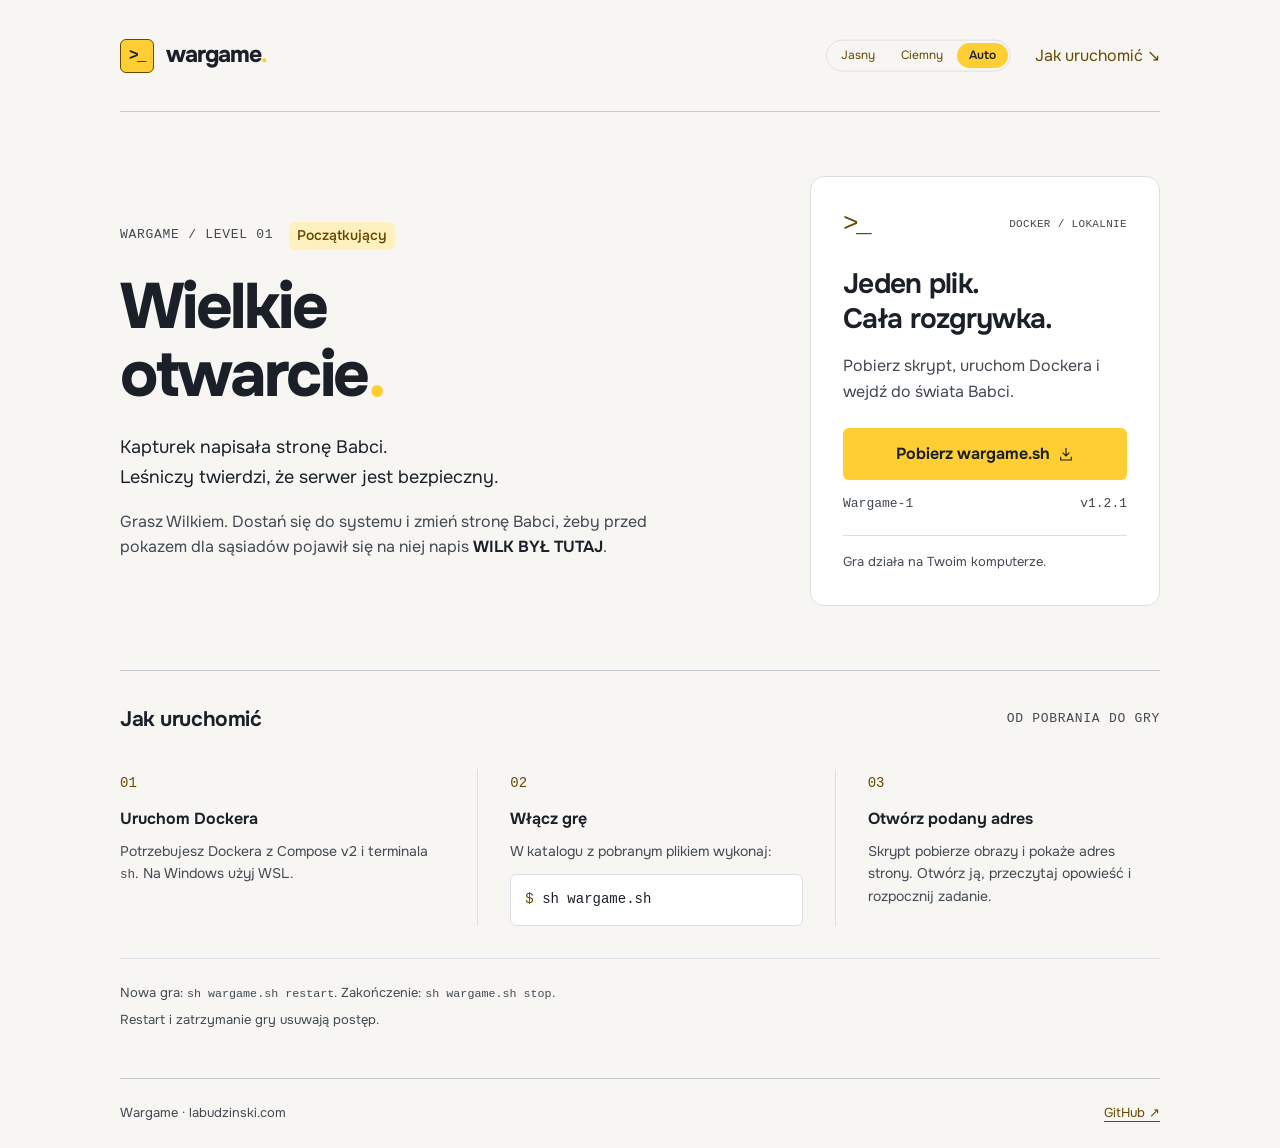
==== index.html @ e75f5e96 "level 1" ====
<!doctype html>
<html lang="pl" data-brand="labudzinski" data-theme="light">
  <head>
    <meta charset="utf-8">
    <meta name="viewport" content="width=device-width, initial-scale=1">
    <meta name="description" content="Wargame-1: Wielkie otwarcie. Zagraj Wilkiem, dostań się do serwera i zmień stronę Babci. Pobierz plik i uruchom grę lokalnie w Dockerze.">
    <meta http-equiv="Content-Security-Policy" content="default-src 'none'; script-src 'self'; style-src 'self'; font-src 'self'; img-src 'self'; base-uri 'none'; form-action 'none'">
    <meta name="color-scheme" content="light dark">
    <meta property="og:title" content="Wargame — Wielkie otwarcie">
    <meta property="og:description" content="Kapturek wdrożyła. Leśniczy sprawdził. Teraz Twoja kolej: grasz Wilkiem.">
    <meta property="og:type" content="website">
    <meta property="og:url" content="https://wargame.labudzinski.com/">
    <title>Wargame — Wielkie otwarcie</title>
    <link rel="canonical" href="https://wargame.labudzinski.com/">
    <link rel="icon" href="./assets/favicon.svg" type="image/svg+xml">
    <link rel="preload" href="./assets/fonts/onest-latin-wght-normal.woff2" as="font" type="font/woff2" crossorigin>
    <script src="./assets/theme.js"></script>
    <link rel="stylesheet" href="./assets/design-system/tokens.css">
    <link rel="stylesheet" href="./assets/design-system/components.css">
    <link rel="stylesheet" href="./assets/design-system/source-controls.css">
    <link rel="stylesheet" href="./assets/design-system/focus.css">
    <link rel="stylesheet" href="./assets/site.css">
  </head>
  <body>
    <a class="skip-link" href="#level-1">Przejdź do zadania</a>
    <header class="site-header ds-container">
      <a class="brand" href="./" aria-label="Wargame — strona główna">
        <span class="brand-mark" aria-hidden="true">&gt;_</span>
        <span>wargame<span class="brand-dot">.</span></span>
      </a>
      <div class="header-actions">
        <div class="ds-theme-switcher" role="group" aria-label="Motyw strony" data-ds-theme-switcher data-ds-theme-storage="wargame-theme" hidden>
          <button type="button" data-theme-choice="light" aria-pressed="true"><span>Jasny</span></button>
          <button type="button" data-theme-choice="dark" aria-pressed="false"><span>Ciemny</span></button>
          <button type="button" data-theme-choice="auto" aria-pressed="false"><span>Auto</span></button>
        </div>
        <a class="ds-link header-link" href="#uruchomienie">Jak uruchomić <span aria-hidden="true">↘</span></a>
      </div>
    </header>

    <main class="ds-container">
      <section class="level" id="level-1" aria-labelledby="level-title">
        <div class="level-story">
          <div class="level-meta">
            <span class="eyebrow">Wargame / Level 01</span>
            <span class="ds-badge level-badge">Początkujący</span>
          </div>
          <h1 id="level-title">Wielkie<br>otwarcie<span class="title-dot">.</span></h1>
          <p class="story-lead">Kapturek napisała stronę Babci.<br>Leśniczy twierdzi, że serwer jest bezpieczny.</p>
          <p class="mission">Grasz Wilkiem. Dostań się do systemu i zmień stronę Babci,
            żeby przed pokazem dla sąsiadów pojawił się na niej napis
            <strong>WILK BYŁ TUTAJ</strong>.</p>
        </div>

        <aside class="download ds-card" aria-labelledby="download-title">
          <div class="download-heading">
            <span class="terminal-mark" aria-hidden="true">&gt;_</span>
            <span class="file-type">DOCKER / LOKALNIE</span>
          </div>
          <h2 id="download-title">Jeden plik.<br>Cała rozgrywka.</h2>
          <p>Pobierz skrypt, uruchom Dockera i wejdź do świata Babci.</p>
          <a class="ds-button ds-button--primary ds-button--lg download-button" href="./wargame.sh" download="wargame.sh">
            Pobierz wargame.sh
            <svg viewBox="0 0 24 24" fill="none" stroke="currentColor" stroke-width="1.7" aria-hidden="true"><path d="M12 3v12m-5-5 5 5 5-5M4 16v5h16v-5"/></svg>
          </a>
          <div class="download-details"><span>Wargame-1</span><span>v1.2.1</span></div>
          <p class="download-note">Gra działa na Twoim komputerze.</p>
        </aside>
      </section>

      <section class="setup" id="uruchomienie" aria-labelledby="setup-title">
        <div class="setup-heading">
          <h2 id="setup-title">Jak uruchomić</h2>
          <span class="eyebrow">Od pobrania do gry</span>
        </div>
        <ol class="steps">
          <li>
            <span class="step-number" aria-hidden="true">01</span>
            <h3>Uruchom Dockera</h3>
            <p>Potrzebujesz Dockera z Compose v2 i terminala <code>sh</code>.
              Na Windows użyj WSL.</p>
          </li>
          <li>
            <span class="step-number" aria-hidden="true">02</span>
            <h3>Włącz grę</h3>
            <p>W katalogu z pobranym plikiem wykonaj:</p>
            <pre aria-label="Polecenie uruchomienia"><code><span class="shell-prompt" aria-hidden="true">$ </span>sh wargame.sh</code></pre>
          </li>
          <li>
            <span class="step-number" aria-hidden="true">03</span>
            <h3>Otwórz podany adres</h3>
            <p>Skrypt pobierze obrazy i pokaże adres strony. Otwórz ją,
              przeczytaj opowieść i rozpocznij zadanie.</p>
          </li>
        </ol>
        <div class="session-help">
          <p>Nowa gra: <code>sh wargame.sh restart</code>. Zakończenie: <code>sh wargame.sh stop</code>.</p>
          <p>Restart i zatrzymanie gry usuwają postęp.</p>
        </div>
      </section>
    </main>

    <footer class="site-footer ds-container">
      <span>Wargame · labudzinski.com</span>
      <a class="ds-link" href="https://github.com/labudzinski/wargame">GitHub <span aria-hidden="true">↗</span></a>
    </footer>
  </body>
</html>
---- assets/design-system/tokens.css ----
/* Generated from tokens/source.json. Do not edit. */
:root {
  --ds-font-sans: Onest, 'Segoe UI', 'Helvetica Neue', Helvetica, Arial, sans-serif;
  --ds-font-mono: 'Cascadia Code', Consolas, 'Liberation Mono', ui-monospace, monospace;
  --ds-space-0: 0;
  --ds-space-1: 4px;
  --ds-space-2: 8px;
  --ds-space-3: 12px;
  --ds-space-4: 16px;
  --ds-space-5: 24px;
  --ds-space-6: 32px;
  --ds-space-7: 48px;
  --ds-space-8: 64px;
  --ds-space-9: 96px;
  --ds-radius-sm: 6px;
  --ds-radius-md: 10px;
  --ds-radius-lg: 14px;
  --ds-radius-full: 999px;
  --ds-text-xs: 0.8125rem;
  --ds-text-sm: 0.875rem;
  --ds-text-md: 1rem;
  --ds-text-lg: 1.125rem;
  --ds-text-xl: 1.3125rem;
  --ds-text-2xl: 1.75rem;
  --ds-text-3xl: 2.5rem;
  --ds-text-display: clamp(2.5rem, 5vw, 4rem);
  --ds-leading-tight: 1.15;
  --ds-leading-body: 1.6;
  --ds-tracking-title: -0.035em;
  --ds-motion-fast: 100ms;
  --ds-motion-base: 180ms;
  --ds-motion-slow: 280ms;
  --ds-ease: cubic-bezier(0.25, 0.1, 0.25, 1);
  --ds-control-height: 44px;
  --ds-control-height-sm: 44px;
  --ds-control-height-lg: 52px;
  --ds-measure-text: 68ch;
  --ds-measure-page: 1040px;
  --ds-measure-console: 1600px;
  --ds-measure-form: 440px;
  --ds-z-sticky: 10;
  --ds-z-overlay: 30;
  --ds-z-toast: 50;
  --ds-border-width: 1px;
  --ds-z-floating: 100;
  --ds-focus-width: 3px;
  --ds-focus-offset: -4px;
  --ds-accent: #245b86;
  --ds-accent-hover: #194467;
  --ds-accent-ink: #ffffff;
  --ds-accent-text: #144b76;
  --ds-accent-soft: #e5f0f8;
  --ds-segment-fill: #1b4f72;
  --ds-segment-ink: #ffffff;
}
:root, [data-theme="light"] {
  --ds-bg: #f7f6f3;
  --ds-surface: #ffffff;
  --ds-surface-raised: #eeede9;
  --ds-surface-sunken: #e8e7e2;
  --ds-surface-hover: #e2e4e8;
  --ds-text: #1b2028;
  --ds-text-secondary: #434952;
  --ds-text-tertiary: #424952;
  --ds-border: #c5c9d0;
  --ds-border-soft: #dce0e5;
  --ds-border-control: #78808e;
  --ds-success: #185944;
  --ds-success-bg: #e4f3ec;
  --ds-warning: #6f4806;
  --ds-warning-bg: #fff0d1;
  --ds-danger: #961f1f;
  --ds-danger-bg: #fbe9e7;
  --ds-info: #1b527d;
  --ds-info-bg: #e7f0f8;
  --ds-shadow-sm: 0 2px 8px rgb(20 24 31 / 6%);
  --ds-shadow-lg: 0 22px 48px rgb(20 24 31 / 16%);
}
[data-brand="neutral"] {
  --ds-accent: #245b86;
  --ds-accent-hover: #194467;
  --ds-accent-ink: #ffffff;
  --ds-accent-text: #144b76;
  --ds-accent-soft: #e5f0f8;
  --ds-segment-fill: #1b4f72;
  --ds-segment-ink: #ffffff;
}
[data-brand="labudzinski"] {
  --ds-accent: #993800;
  --ds-accent-hover: #873800;
  --ds-accent-ink: #ffffff;
  --ds-accent-text: #872600;
  --ds-accent-soft: #ffeadb;
  --ds-segment-fill: #ff7900;
  --ds-segment-ink: #0e1116;
}
[data-brand="lemric"] {
  --ds-accent: #245b86;
  --ds-accent-hover: #194467;
  --ds-accent-ink: #ffffff;
  --ds-accent-text: #144b76;
  --ds-accent-soft: #e5f0f8;
  --ds-segment-fill: #1b4f72;
  --ds-segment-ink: #ffffff;
}
[data-brand="brandoriented"] {
  --ds-accent: #245b86;
  --ds-accent-hover: #194467;
  --ds-accent-ink: #ffffff;
  --ds-accent-text: #144b76;
  --ds-accent-soft: #e5f0f8;
  --ds-segment-fill: #1b4f72;
  --ds-segment-ink: #ffffff;
}
[data-brand="kapibara"] {
  --ds-accent: #276044;
  --ds-accent-hover: #1b4832;
  --ds-accent-ink: #ffffff;
  --ds-accent-text: #195236;
  --ds-accent-soft: #e5f2e8;
  --ds-segment-fill: #276044;
  --ds-segment-ink: #ffffff;
}
[data-brand="dataleak"] {
  --ds-accent: #a62623;
  --ds-accent-hover: #8e2422;
  --ds-accent-ink: #ffffff;
  --ds-accent-text: #92120f;
  --ds-accent-soft: #fce8e6;
  --ds-segment-fill: #a62623;
  --ds-segment-ink: #ffffff;
}
[data-theme="dark"] {
  --ds-bg: #14181f;
  --ds-surface: #1c222d;
  --ds-surface-raised: #252c38;
  --ds-surface-sunken: #0e1116;
  --ds-surface-hover: #303848;
  --ds-text: #f4f2ee;
  --ds-text-secondary: #cfc9c1;
  --ds-text-tertiary: #cfc9c1;
  --ds-border: #3a4453;
  --ds-border-soft: #2e3642;
  --ds-border-control: #7c8594;
  --ds-success: #78c7b1;
  --ds-success-bg: #192f2b;
  --ds-warning: #f2bf68;
  --ds-warning-bg: #352b1c;
  --ds-danger: #ff9b92;
  --ds-danger-bg: #3b2327;
  --ds-info: #96c5eb;
  --ds-info-bg: #1d2d40;
  --ds-shadow-sm: 0 2px 8px rgb(0 0 0 / 18%);
  --ds-shadow-lg: 0 22px 48px rgb(0 0 0 / 45%);
  --ds-accent: #7eb6db;
  --ds-accent-hover: #a1cdea;
  --ds-accent-ink: #0b1a28;
  --ds-accent-text: #98d0f5;
  --ds-accent-soft: #1e3041;
  --ds-segment-fill: #1b4f72;
  --ds-segment-ink: #ffffff;
}
[data-theme="dark"][data-brand="neutral"], [data-theme="dark"] [data-brand="neutral"] {
  --ds-accent: #7eb6db;
  --ds-accent-hover: #a1cdea;
  --ds-accent-ink: #0b1a28;
  --ds-accent-text: #98d0f5;
  --ds-accent-soft: #1e3041;
  --ds-segment-fill: #1b4f72;
  --ds-segment-ink: #ffffff;
}
[data-theme="dark"][data-brand="labudzinski"], [data-theme="dark"] [data-brand="labudzinski"] {
  --ds-accent: #ff9a4a;
  --ds-accent-hover: #ffb77e;
  --ds-accent-ink: #211306;
  --ds-accent-text: #ffbd6d;
  --ds-accent-soft: #35281f;
  --ds-segment-fill: #ff7900;
  --ds-segment-ink: #0e1116;
}
[data-theme="dark"][data-brand="lemric"], [data-theme="dark"] [data-brand="lemric"] {
  --ds-accent: #7eb6db;
  --ds-accent-hover: #a1cdea;
  --ds-accent-ink: #0b1a28;
  --ds-accent-text: #98d0f5;
  --ds-accent-soft: #1e3041;
  --ds-segment-fill: #1b4f72;
  --ds-segment-ink: #ffffff;
}
[data-theme="dark"][data-brand="brandoriented"], [data-theme="dark"] [data-brand="brandoriented"] {
  --ds-accent: #7eb6db;
  --ds-accent-hover: #a1cdea;
  --ds-accent-ink: #0b1a28;
  --ds-accent-text: #98d0f5;
  --ds-accent-soft: #1e3041;
  --ds-segment-fill: #1b4f72;
  --ds-segment-ink: #ffffff;
}
[data-theme="dark"][data-brand="kapibara"], [data-theme="dark"] [data-brand="kapibara"] {
  --ds-accent: #7ebf97;
  --ds-accent-hover: #a4d6b6;
  --ds-accent-ink: #10251a;
  --ds-accent-text: #97d8b0;
  --ds-accent-soft: #20342b;
  --ds-segment-fill: #276044;
  --ds-segment-ink: #ffffff;
}
[data-theme="dark"][data-brand="dataleak"], [data-theme="dark"] [data-brand="dataleak"] {
  --ds-accent: #ff7a74;
  --ds-accent-hover: #ff9990;
  --ds-accent-ink: #24110f;
  --ds-accent-text: #ffb8af;
  --ds-accent-soft: #3b2327;
  --ds-segment-fill: #ff7a74;
  --ds-segment-ink: #24110f;
}
@media (prefers-color-scheme: dark) {
[data-theme="auto"] {
  --ds-bg: #14181f;
  --ds-surface: #1c222d;
  --ds-surface-raised: #252c38;
  --ds-surface-sunken: #0e1116;
  --ds-surface-hover: #303848;
  --ds-text: #f4f2ee;
  --ds-text-secondary: #cfc9c1;
  --ds-text-tertiary: #cfc9c1;
  --ds-border: #3a4453;
  --ds-border-soft: #2e3642;
  --ds-border-control: #7c8594;
  --ds-success: #78c7b1;
  --ds-success-bg: #192f2b;
  --ds-warning: #f2bf68;
  --ds-warning-bg: #352b1c;
  --ds-danger: #ff9b92;
  --ds-danger-bg: #3b2327;
  --ds-info: #96c5eb;
  --ds-info-bg: #1d2d40;
  --ds-shadow-sm: 0 2px 8px rgb(0 0 0 / 18%);
  --ds-shadow-lg: 0 22px 48px rgb(0 0 0 / 45%);
  --ds-accent: #7eb6db;
  --ds-accent-hover: #a1cdea;
  --ds-accent-ink: #0b1a28;
  --ds-accent-text: #98d0f5;
  --ds-accent-soft: #1e3041;
  --ds-segment-fill: #1b4f72;
  --ds-segment-ink: #ffffff;
}
[data-theme="auto"][data-brand="neutral"], [data-theme="auto"] [data-brand="neutral"] {
  --ds-accent: #7eb6db;
  --ds-accent-hover: #a1cdea;
  --ds-accent-ink: #0b1a28;
  --ds-accent-text: #98d0f5;
  --ds-accent-soft: #1e3041;
  --ds-segment-fill: #1b4f72;
  --ds-segment-ink: #ffffff;
}
[data-theme="auto"][data-brand="labudzinski"], [data-theme="auto"] [data-brand="labudzinski"] {
  --ds-accent: #ff9a4a;
  --ds-accent-hover: #ffb77e;
  --ds-accent-ink: #211306;
  --ds-accent-text: #ffbd6d;
  --ds-accent-soft: #35281f;
  --ds-segment-fill: #ff7900;
  --ds-segment-ink: #0e1116;
}
[data-theme="auto"][data-brand="lemric"], [data-theme="auto"] [data-brand="lemric"] {
  --ds-accent: #7eb6db;
  --ds-accent-hover: #a1cdea;
  --ds-accent-ink: #0b1a28;
  --ds-accent-text: #98d0f5;
  --ds-accent-soft: #1e3041;
  --ds-segment-fill: #1b4f72;
  --ds-segment-ink: #ffffff;
}
[data-theme="auto"][data-brand="brandoriented"], [data-theme="auto"] [data-brand="brandoriented"] {
  --ds-accent: #7eb6db;
  --ds-accent-hover: #a1cdea;
  --ds-accent-ink: #0b1a28;
  --ds-accent-text: #98d0f5;
  --ds-accent-soft: #1e3041;
  --ds-segment-fill: #1b4f72;
  --ds-segment-ink: #ffffff;
}
[data-theme="auto"][data-brand="kapibara"], [data-theme="auto"] [data-brand="kapibara"] {
  --ds-accent: #7ebf97;
  --ds-accent-hover: #a4d6b6;
  --ds-accent-ink: #10251a;
  --ds-accent-text: #97d8b0;
  --ds-accent-soft: #20342b;
  --ds-segment-fill: #276044;
  --ds-segment-ink: #ffffff;
}
[data-theme="auto"][data-brand="dataleak"], [data-theme="auto"] [data-brand="dataleak"] {
  --ds-accent: #ff7a74;
  --ds-accent-hover: #ff9990;
  --ds-accent-ink: #24110f;
  --ds-accent-text: #ffb8af;
  --ds-accent-soft: #3b2327;
  --ds-segment-fill: #ff7a74;
  --ds-segment-ink: #24110f;
}
}
[data-theme="light"] { color-scheme: light; }
[data-theme="dark"] { color-scheme: dark; }
[data-theme="auto"] { color-scheme: light dark; }
---- assets/design-system/components.css ----
/* Opt-in components. No global reset or application styles. */
.ds-button,
.ds-input,
.ds-card,
.ds-alert,
.ds-badge,
.ds-tabs,
.ds-table,
.ds-dialog,
.ds-toast,
.ds-choice,
.ds-accordion,
.ds-empty,
.ds-tooltip,
.ds-field {
  box-sizing: border-box;
  font-family: var(--ds-font-sans);
}
.ds-button {
  display: inline-flex;
  align-items: center;
  justify-content: center;
  gap: var(--ds-space-2);
  min-height: var(--ds-control-height);
  min-width: var(--ds-control-height);
  padding: 0 var(--ds-space-4);
  border: 1px solid transparent;
  border-radius: var(--ds-radius-sm);
  font-size: var(--ds-text-sm);
  font-weight: 650;
  line-height: 1.3;
  text-decoration: none;
  cursor: pointer;
  transition: border-color var(--ds-motion-fast) var(--ds-ease);
}
.ds-button svg {
  width: 16px;
  height: 16px;
  flex-shrink: 0;
}
.ds-button--primary {
  background: var(--ds-accent);
  color: var(--ds-accent-ink);
}
.ds-button--primary:hover:not(:disabled) {
  background: var(--ds-accent-hover);
}
.ds-button--secondary {
  background: var(--ds-surface);
  border-color: var(--ds-border-control);
  color: var(--ds-text);
}
.ds-button--secondary:hover:not(:disabled),
.ds-button--ghost:hover:not(:disabled) {
  background: var(--ds-surface-hover);
}
.ds-button--ghost {
  color: var(--ds-text-secondary);
  background: transparent;
}
.ds-button--danger {
  background: var(--ds-danger-bg);
  border-color: var(--ds-danger);
  color: var(--ds-danger);
}
.ds-button--danger:hover:not(:disabled) {
  background: var(--ds-danger);
  color: var(--ds-bg);
}
.ds-button--sm {
  min-height: var(--ds-control-height-sm);
  padding-inline: var(--ds-space-3);
  font-size: var(--ds-text-xs);
}
.ds-button--lg {
  min-height: var(--ds-control-height-lg);
  padding-inline: var(--ds-space-5);
  font-size: var(--ds-text-md);
}
.ds-button:disabled,
.ds-input:disabled,
.ds-choice:has(input:disabled) {
  opacity: 0.48;
  cursor: not-allowed;
}
.ds-icon-button {
  width: var(--ds-control-height);
  padding: 0;
}
.ds-icon-button > span {
  display: inline-flex;
}
.ds-icon-button.ds-button--sm {
  width: var(--ds-control-height-sm);
}
.ds-icon-button.ds-button--lg {
  width: var(--ds-control-height-lg);
}
.ds-link {
  color: var(--ds-accent-text);
  text-underline-offset: 4px;
  text-decoration-thickness: 1px;
}
.ds-link:hover {
  text-decoration-thickness: 2px;
}
.ds-link[aria-disabled] {
  color: var(--ds-text-tertiary);
  cursor: not-allowed;
}
.ds-field {
  display: flex;
  flex-direction: column;
  gap: var(--ds-space-2);
  min-width: 0;
  color: var(--ds-text);
}
.ds-label {
  color: var(--ds-text);
  font-size: var(--ds-text-sm);
  font-weight: 550;
  line-height: 1.4;
}
.ds-input {
  width: 100%;
  min-height: var(--ds-control-height);
  padding: 11px 12px;
  color: var(--ds-text);
  background: var(--ds-surface);
  border: 1px solid var(--ds-border-control);
  border-radius: var(--ds-radius-sm);
  font-size: var(--ds-text-md);
  line-height: 1.5;
}
.ds-input::placeholder {
  color: var(--ds-text-tertiary);
  opacity: 1;
}
.ds-input:hover:not(:disabled) {
  border-color: var(--ds-text-secondary);
}
.ds-input[aria-invalid='true'] {
  border-color: var(--ds-danger);
}
.ds-input[readonly] {
  background: var(--ds-surface-sunken);
}
.ds-textarea {
  resize: vertical;
  min-height: 104px;
}
.ds-select {
  appearance: auto;
}
.ds-hint,
.ds-error {
  margin: 0;
  font-size: var(--ds-text-xs);
  line-height: 1.5;
}
.ds-hint {
  color: var(--ds-text-secondary);
}
.ds-error {
  color: var(--ds-danger);
}
.ds-choice {
  min-height: var(--ds-control-height);
  min-width: var(--ds-control-height);
  display: inline-flex;
  align-items: center;
  gap: var(--ds-space-2);
  font-size: var(--ds-text-sm);
  color: var(--ds-text);
  cursor: pointer;
  position: relative;
}
.ds-choice input {
  accent-color: var(--ds-accent);
  width: 18px;
  height: 18px;
  flex-shrink: 0;
  margin: 0;
}
.ds-switch input {
  position: absolute;
  width: 36px;
  height: 22px;
  opacity: 0;
}
.ds-switch-track {
  pointer-events: none;
  width: 36px;
  height: 22px;
  border: 1px solid var(--ds-border-control);
  border-radius: var(--ds-radius-full);
  background: var(--ds-surface-raised);
  position: relative;
  transition: background var(--ds-motion-fast);
  flex-shrink: 0;
}
.ds-switch-track::after {
  content: '';
  position: absolute;
  left: 3px;
  top: 3px;
  width: 14px;
  height: 14px;
  border-radius: 50%;
  background: var(--ds-text-secondary);
  transition: transform var(--ds-motion-fast);
}
.ds-switch input:checked + .ds-switch-track {
  background: var(--ds-accent);
  border-color: var(--ds-accent);
}
.ds-switch input:checked + .ds-switch-track::after {
  transform: translateX(14px);
  background: var(--ds-accent-ink);
}
.ds-slider {
  width: 100%;
  min-height: var(--ds-control-height);
  accent-color: var(--ds-accent);
  cursor: pointer;
}
.ds-tone--neutral {
  --ds-tone-fg: var(--ds-text-secondary);
  --ds-tone-bg: var(--ds-surface-raised);
}
.ds-tone--success {
  --ds-tone-fg: var(--ds-success);
  --ds-tone-bg: var(--ds-success-bg);
}
.ds-tone--warning {
  --ds-tone-fg: var(--ds-warning);
  --ds-tone-bg: var(--ds-warning-bg);
}
.ds-tone--danger {
  --ds-tone-fg: var(--ds-danger);
  --ds-tone-bg: var(--ds-danger-bg);
}
.ds-tone--info {
  --ds-tone-fg: var(--ds-info);
  --ds-tone-bg: var(--ds-info-bg);
}
.ds-badge {
  display: inline-flex;
  align-items: center;
  gap: 6px;
  padding: 4px 8px;
  border-radius: var(--ds-radius-sm);
  font-size: 0.875rem;
  line-height: 1.4;
  font-weight: 550;
  background: var(--ds-tone-bg);
  color: var(--ds-tone-fg);
  white-space: normal;
  overflow-wrap: anywhere;
  max-width: 100%;
}
.ds-alert {
  display: flex;
  gap: var(--ds-space-3);
  border: 1px solid var(--ds-tone-fg);
  padding: var(--ds-space-4);
  border-radius: var(--ds-radius-md);
  background: var(--ds-tone-bg);
  color: var(--ds-tone-fg);
  font-size: var(--ds-text-sm);
  line-height: 1.5;
}
.ds-alert-marker {
  display: inline-flex;
  align-items: center;
  justify-content: center;
  width: 18px;
  height: 18px;
  margin-top: 2px;
  border: 1px solid currentColor;
  border-radius: 50%;
  flex-shrink: 0;
  font-size: 0.875rem;
}
.ds-alert strong {
  font-weight: 600;
}
.ds-alert-content {
  margin-top: 4px;
}
.ds-avatar {
  display: inline-flex;
  align-items: center;
  justify-content: center;
  flex-shrink: 0;
  background: var(--ds-accent-soft);
  color: var(--ds-accent-text);
  width: 36px;
  height: 36px;
  border-radius: 50%;
  font: 600 0.875rem var(--ds-font-sans);
  border: 1px solid var(--ds-border);
}
.ds-avatar--sm {
  width: 28px;
  height: 28px;
  font-size: 0.875rem;
}
.ds-avatar--lg {
  width: 48px;
  height: 48px;
  font-size: 1rem;
}
.ds-progress {
  appearance: none;
  border: none;
  width: 100%;
  height: 6px;
  background: var(--ds-surface-raised);
  border-radius: 99px;
  overflow: hidden;
}
.ds-progress::-webkit-progress-bar {
  background: var(--ds-surface-raised);
}
.ds-progress::-webkit-progress-value {
  background: var(--ds-accent);
  border-radius: 99px;
}
.ds-progress::-moz-progress-bar {
  background: var(--ds-accent);
  border-radius: 99px;
}
.ds-spinner {
  display: inline-block;
  width: 16px;
  height: 16px;
  border: 2px solid currentColor;
  border-right-color: transparent;
  border-radius: 50%;
  animation: ds-spin 0.8s linear infinite;
  flex-shrink: 0;
}
.ds-spinner-wrap {
  color: var(--ds-accent-text);
  display: inline-flex;
}
@keyframes ds-spin {
  to {
    transform: rotate(360deg);
  }
}
.ds-skeleton {
  min-height: 16px;
  background: var(--ds-surface-raised);
  border-radius: var(--ds-radius-sm);
  animation: ds-pulse 1.6s ease-in-out infinite;
}
@keyframes ds-pulse {
  50% {
    opacity: 0.4;
  }
}
.ds-card {
  background: var(--ds-surface);
  border: 1px solid var(--ds-border-soft);
  border-radius: var(--ds-radius-lg);
  padding: var(--ds-space-5);
  color: var(--ds-text);
}
.ds-stack {
  display: flex;
  min-width: 0;
}
.ds-stack--column {
  flex-direction: column;
}
.ds-stack--row {
  flex-direction: row;
  align-items: center;
  flex-wrap: wrap;
}
.ds-gap-1 {
  gap: var(--ds-space-1);
}
.ds-gap-2 {
  gap: var(--ds-space-2);
}
.ds-gap-3 {
  gap: var(--ds-space-3);
}
.ds-gap-4 {
  gap: var(--ds-space-4);
}
.ds-gap-5 {
  gap: var(--ds-space-5);
}
.ds-gap-6 {
  gap: var(--ds-space-6);
}
.ds-gap-7 {
  gap: var(--ds-space-7);
}
.ds-gap-8 {
  gap: var(--ds-space-8);
}
.ds-grid {
  display: grid;
  grid-template-columns: repeat(auto-fit, minmax(min(100%, 240px), 1fr));
  gap: var(--ds-space-5);
}
.ds-container {
  width: min(100% - 32px, var(--ds-measure-page));
  margin-inline: auto;
}
.ds-separator {
  border: 0;
  height: 1px;
  background: var(--ds-border-soft);
  width: 100%;
  margin-block: var(--ds-space-5);
}
.ds-empty {
  padding: var(--ds-space-7) var(--ds-space-5);
  text-align: center;
  color: var(--ds-text);
}
.ds-empty-icon {
  color: var(--ds-text-secondary);
  margin-bottom: var(--ds-space-4);
}
.ds-empty h3 {
  margin: 0 0 8px;
  font-size: var(--ds-text-lg);
}
.ds-empty p {
  color: var(--ds-text-secondary);
  max-width: 44ch;
  margin: 0 auto 24px;
  font-size: var(--ds-text-sm);
  line-height: 1.6;
}
.ds-tab-list {
  display: flex;
  gap: var(--ds-space-5);
  border-bottom: 1px solid var(--ds-border-soft);
  overflow-x: auto;
}
.ds-tab-list[aria-orientation='vertical'] {
  flex-direction: column;
  gap: 0;
}
.ds-tab-list button {
  border: 0;
  border-bottom: 2px solid transparent;
  padding: 14px 2px;
  min-height: 44px;
  min-width: 44px;
  background: transparent;
  color: var(--ds-text-secondary);
  font: 500 0.875rem var(--ds-font-sans);
  cursor: pointer;
  white-space: nowrap;
}
.ds-tab-list button[aria-selected='true'] {
  border-color: var(--ds-accent);
  color: var(--ds-accent-text);
}
.ds-tab-list button:disabled {
  opacity: 0.4;
  cursor: not-allowed;
}
.ds-tab-panel {
  padding-block: var(--ds-space-5);
  font-size: var(--ds-text-sm);
  color: var(--ds-text-secondary);
  line-height: 1.6;
}
.ds-tab-panel[hidden] {
  display: none;
}
.ds-breadcrumb ol {
  display: flex;
  align-items: center;
  flex-wrap: wrap;
  list-style: none;
  gap: var(--ds-space-3);
  margin: 0;
  padding: 0;
  font-size: var(--ds-text-xs);
  color: var(--ds-text-secondary);
}
.ds-breadcrumb li {
  display: flex;
  gap: var(--ds-space-3);
  align-items: center;
}
.ds-breadcrumb .ds-link {
  display: inline-flex;
  align-items: center;
  min-height: 44px;
  min-width: 44px;
  color: var(--ds-text-secondary);
  text-decoration: none;
}
.ds-pagination {
  display: flex;
  align-items: center;
  justify-content: space-between;
  gap: var(--ds-space-3);
  font: 0.875rem var(--ds-font-mono);
  color: var(--ds-text-secondary);
}
.ds-accordion {
  border-block: 1px solid var(--ds-border-soft);
  color: var(--ds-text);
}
.ds-accordion details + details {
  border-top: 1px solid var(--ds-border-soft);
}
.ds-accordion summary {
  list-style: none;
  cursor: pointer;
  display: flex;
  justify-content: space-between;
  gap: var(--ds-space-4);
  padding: 16px 4px;
  font-size: var(--ds-text-sm);
  min-height: 44px;
  box-sizing: border-box;
}
.ds-accordion summary::-webkit-details-marker {
  display: none;
}
.ds-accordion details[open] summary span {
  transform: rotate(45deg);
}
.ds-accordion-body {
  padding: 0 4px 20px;
  font-size: var(--ds-text-sm);
  line-height: 1.6;
  color: var(--ds-text-secondary);
}
.ds-table-scroll {
  overflow: auto;
  width: 100%;
}
.ds-table {
  width: 100%;
  border-collapse: collapse;
  text-align: left;
  color: var(--ds-text);
  font-size: var(--ds-text-sm);
}
.ds-table th {
  background: var(--ds-surface-sunken);
  color: var(--ds-text-secondary);
  font-size: 0.875rem;
  text-transform: uppercase;
  letter-spacing: 0.08em;
  font-weight: 500;
  white-space: nowrap;
}
.ds-table th,
.ds-table td {
  padding: 16px;
  border-bottom: 1px solid var(--ds-border-soft);
}
.ds-table th button {
  min-height: 44px;
  min-width: 44px;
  border: 0;
  background: transparent;
  color: inherit;
  font: inherit;
  text-transform: inherit;
  letter-spacing: inherit;
  padding: 8px 0;
  cursor: pointer;
}
.ds-table tbody tr:hover {
  background: var(--ds-surface-raised);
}
.ds-table-empty {
  text-align: center;
  color: var(--ds-text-secondary);
}
.ds-dialog {
  border: 1px solid var(--ds-border);
  border-radius: var(--ds-radius-lg);
  padding: 0;
  background: var(--ds-surface);
  color: var(--ds-text);
  width: min(520px, calc(100vw - 32px));
  max-height: calc(100dvh - 48px);
  box-shadow: var(--ds-shadow-lg);
}
.ds-dialog::backdrop {
  background: rgb(0 0 0 / 65%);
  backdrop-filter: blur(4px);
}
.ds-dialog-heading {
  display: flex;
  justify-content: space-between;
  align-items: center;
  gap: var(--ds-space-4);
  padding: 16px 24px;
  border-bottom: 1px solid var(--ds-border-soft);
}
.ds-dialog-heading h2 {
  margin: 0;
  font-size: var(--ds-text-lg);
}
.ds-dialog-body {
  padding: var(--ds-space-5);
  font-size: var(--ds-text-sm);
  line-height: 1.6;
}
.ds-dialog-footer {
  display: flex;
  justify-content: flex-end;
  flex-wrap: wrap;
  gap: var(--ds-space-2);
  padding: 16px 24px;
  border-top: 1px solid var(--ds-border-soft);
}
.ds-dialog-close {
  font-size: 24px;
  padding: 0;
  width: 44px;
}
.ds-tooltip {
  display: inline-flex;
  position: relative;
}
.ds-tooltip-trigger {
  display: inline-flex;
  align-items: center;
  min-height: 44px;
  min-width: 44px;
  cursor: help;
  padding: 4px 6px;
  border-radius: var(--ds-radius-sm);
}
.ds-tooltip-content {
  display: none;
  position: absolute;
  z-index: var(--ds-z-overlay);
  bottom: calc(100% + 8px);
  left: 50%;
  transform: translateX(-50%);
  width: max-content;
  max-width: min(240px, calc(100vw - 48px));
  background: var(--ds-surface-raised);
  color: var(--ds-text);
  border: 1px solid var(--ds-border);
  box-shadow: var(--ds-shadow-sm);
  padding: 8px 12px;
  border-radius: 6px;
  font-size: 0.875rem;
  line-height: 1.5;
}
.ds-tooltip-content::after {
  content: '';
  position: absolute;
  top: 100%;
  left: 0;
  width: 100%;
  height: 10px;
}
.ds-tooltip:hover .ds-tooltip-content,
.ds-tooltip:focus-within .ds-tooltip-content {
  display: block;
}
.ds-tooltip[data-ds-dismissed='true'] .ds-tooltip-content {
  display: none;
}
.ds-toast {
  display: flex;
  align-items: center;
  gap: var(--ds-space-4);
  padding: 12px 16px;
  border: 1px solid var(--ds-tone-fg);
  border-radius: var(--ds-radius-md);
  background: var(--ds-tone-bg);
  color: var(--ds-tone-fg);
  box-shadow: var(--ds-shadow-lg);
  font-size: var(--ds-text-sm);
}
.ds-toast-close {
  background: transparent;
  color: inherit;
  border: 0;
  min-width: 44px;
  min-height: 44px;
  font-size: 22px;
  cursor: pointer;
}
.ds-sr-only {
  position: absolute !important;
  width: 1px;
  height: 1px;
  padding: 0;
  margin: -1px;
  overflow: hidden;
  clip-path: inset(50%);
  white-space: nowrap;
  border: 0;
}
@media (prefers-reduced-motion: reduce) {
  .ds-button,
  .ds-switch-track,
  .ds-switch-track::after {
    transition: none;
  }
  .ds-spinner,
  .ds-skeleton {
    animation: none;
  }
}
@media (forced-colors: active) {
  .ds-button,
  .ds-badge,
  .ds-alert,
  .ds-card,
  .ds-input,
  .ds-switch-track {
    border: 1px solid CanvasText;
  }
  .ds-switch input:checked + .ds-switch-track {
    background: Highlight;
  }
  .ds-switch-track::after {
    background: CanvasText;
  }
}
.ds-tabs:has([aria-orientation='vertical']) {
  display: grid;
  grid-template-columns: minmax(140px, 1fr) minmax(0, 3fr);
  gap: var(--ds-space-4);
}
.ds-tab-list[aria-orientation='vertical'] {
  flex-direction: column;
  align-items: stretch;
  border-bottom: 0;
  border-right: 1px solid var(--ds-border-soft);
}
.ds-tab-list[aria-orientation='vertical'] button {
  text-align: left;
}
@media (max-width: 650px) {
  .ds-tabs:has([aria-orientation='vertical']) {
    grid-template-columns: minmax(0, 1fr);
  }
}
---- assets/design-system/source-controls.css ----
/* Measured source controls: DataLeakTracker select and Labudzinski appearance group. */
.ds-floating-layer {
  position: fixed;
  z-index: var(--ds-z-floating);
  box-sizing: border-box;
  font-family: var(--ds-font-sans);
  overflow: auto;
}
.ds-tooltip-content[data-floating-layer] {
  display: block;
  bottom: auto;
  transform: none;
  width: max-content;
  max-width: min(240px, calc(100vw - 16px));
}
.ds-tooltip-content[data-floating-layer]::after {
  display: none;
}
[data-brand='dataleak'] {
  --ds-source-control-accent: #ff4d48;
  --ds-source-control-tint: rgb(255 77 72 / 14%);
}
.ds-select-native {
  position: absolute !important;
  width: 1px !important;
  height: 1px !important;
  min-height: 0 !important;
  padding: 0 !important;
  margin: -1px !important;
  overflow: hidden !important;
  clip-path: inset(50%) !important;
  border: 0 !important;
}
.ds-select-face {
  box-sizing: border-box;
  display: flex;
  align-items: center;
  width: 100%;
  min-width: 0;
  height: auto;
  min-height: 48px;
  margin: 0;
  padding: 8px 36px 8px 13px;
  background: var(--ds-surface-raised);
  color: var(--ds-text);
  border: 1px solid var(--ds-border-control);
  border-radius: 6px;
  font: 400 1rem/1.7 var(--ds-font-sans);
  letter-spacing: 0.01em;
  text-transform: none;
  text-align: left;
  cursor: pointer;
  position: relative;
}
.ds-select-face--compact {
  height: auto;
  min-height: 44px;
  padding-left: 8px;
  padding-block: 0;
  font-size: 13px;
  line-height: 1.5;
}
.ds-select-face::after {
  content: '';
  position: absolute;
  right: 15px;
  top: 50%;
  width: 7px;
  height: 7px;
  border-right: 1.5px solid var(--ds-border-control);
  border-bottom: 1.5px solid var(--ds-border-control);
  transform: translateY(-70%) rotate(45deg);
  pointer-events: none;
}
.ds-select-face[aria-expanded='true'] {
  border-color: var(--ds-source-control-accent, var(--ds-accent-text));
}
.ds-select-face[aria-expanded='true']::after {
  transform: translateY(-20%) rotate(225deg);
}
.ds-select-value {
  min-width: 0;
  overflow: hidden;
  text-overflow: ellipsis;
  white-space: nowrap;
}
.ds-select-menu {
  margin: 0;
  padding: 4px;
  background: var(--ds-surface-raised);
  border: 1px solid var(--ds-border-soft);
  border-radius: 6px;
  box-shadow: 0 12px 28px rgb(0 0 0 / 45%);
  max-height: 280px;
}
.ds-select-option {
  box-sizing: border-box;
  display: block;
  width: 100%;
  min-height: 44px;
  margin: 0;
  padding: 8px 12px;
  background: transparent;
  color: var(--ds-text);
  border: 0;
  border-radius: 6px;
  font: 400 16px/1.5 var(--ds-font-sans);
  letter-spacing: 0.01em;
  text-transform: none;
  text-align: left;
  cursor: pointer;
  white-space: normal;
}
.ds-select-option[aria-selected='true'] {
  background: var(--ds-source-control-tint, var(--ds-accent-soft));
  box-shadow: inset 2px 0 0 var(--ds-source-control-accent, var(--ds-accent-text));
}
.ds-select-option + .ds-select-option {
  margin-top: 4px;
}
.ds-select-option.is-active,
.ds-select-option:hover {
  background: var(--ds-surface-hover);
}
.ds-select-option[aria-disabled='true'] {
  opacity: 0.45;
  cursor: not-allowed;
}
.ds-select-group {
  display: block;
  font-size: 12px;
  color: var(--ds-text-secondary);
}
.ds-select-face[aria-invalid='true'] {
  border-color: var(--ds-danger);
}
.ds-select-face:disabled {
  opacity: 0.45;
  cursor: not-allowed;
}
.ds-native-select {
  appearance: none;
  background-repeat: no-repeat;
  background-position: right 0.85rem center;
  background-size: 12px auto;
  background-image: url("data:image/svg+xml,%3Csvg xmlns='http://www.w3.org/2000/svg' width='12' height='12' viewBox='0 0 24 24' fill='none' stroke='%236e6e73' stroke-width='2.5' stroke-linecap='round' stroke-linejoin='round'%3E%3Cpath d='m6 9 6 6 6-6'/%3E%3C/svg%3E");
  padding-right: 2.5rem;
  cursor: pointer;
}
.ds-native-select--lemric {
  min-height: 44px;
  padding: 12px 40px 12px 12px;
  border-color: var(--ds-border-soft);
  background-color: var(--ds-surface-raised);
  font: 400 15px/1.45 var(--ds-font-sans);
}
.ds-native-select--locale {
  width: auto;
  min-height: 44px;
  height: auto;
  padding: 0 24px 0 8px;
  background-color: transparent;
  color: var(--ds-text);
  border: 1px solid transparent;
  border-radius: 6px;
  font: 590 12px/1.35 var(--ds-font-sans);
  text-decoration: underline;
  text-underline-offset: 3px;
  background-position: right 6px center;
}
.ds-native-select--locale:hover {
  color: var(--ds-accent-text);
}
.ds-native-select--locale:focus-visible {
  border-color: var(--ds-accent-text);
  text-decoration: none;
}
.ds-theme-switcher {
  box-sizing: border-box;
  display: inline-flex;
  align-items: center;
  gap: 2px;
  padding: 2px;
  position: relative;
  isolation: isolate;
  border: 1px solid transparent;
  border-radius: 999px;
  background: transparent;
  width: max-content;
  max-width: 100%;
  font: 400 12px/1.4 var(--ds-font-sans);
}
/* The visible track stays compact while its buttons retain full pointer targets. */
.ds-theme-switcher::before {
  content: '';
  position: absolute;
  z-index: -1;
  inset-inline: -1px;
  top: 50%;
  height: calc(1.4em + 14px);
  transform: translateY(-50%);
  border: 1px solid var(--ds-border-soft);
  border-radius: inherit;
  pointer-events: none;
}
.ds-theme-switcher button {
  display: inline-flex;
  align-items: center;
  justify-content: center;
  appearance: none;
  border: 0;
  border-radius: 6px;
  background: transparent;
  color: var(--ds-accent-text);
  font: 400 12px/1.4 var(--ds-font-sans);
  min-height: 44px;
  min-width: 44px;
  padding: 0;
  cursor: pointer;
  white-space: nowrap;
}
.ds-theme-switcher button > span {
  display: block;
  width: 100%;
  padding: 4px 12px;
  border-radius: 999px;
}
.ds-theme-switcher button[aria-pressed='true'] > span {
  font-weight: 590;
  background: var(--ds-segment-fill, var(--ds-accent));
  color: var(--ds-segment-ink, var(--ds-accent-ink));
}
@media (pointer: coarse) {
  .ds-theme-switcher button {
    min-height: 44px;
  }
}
@media (forced-colors: active) {
  .ds-theme-switcher button[aria-pressed='true'] > span {
    background: Highlight;
    color: HighlightText;
  }
  .ds-select-option[aria-selected='true'] {
    outline: 2px solid Highlight;
  }
}
---- assets/design-system/focus.css ----
/* Shared focus treatment stays inside the target and follows its border radius. */
:is(
  .ds-button,
  .ds-link,
  .ds-resource-link,
  .ds-input,
  .ds-slider,
  .ds-choice input,
  .ds-tab-list button,
  .ds-tab-panel,
  .ds-table-scroll,
  .ds-chart-table,
  .ds-calendar-scroll,
  .ds-calendar-days button,
  .ds-table th button,
  .ds-accordion button,
  .ds-accordion summary,
  .ds-tooltip-trigger,
  .ds-toast-close,
  .ds-select-face,
  .ds-theme-switcher button,
  .ds-multiselect button,
  .ds-editor-toolbar button,
  .ds-data-table button,
  .ds-data-table input,
  .ds-table-settings summary,
  .ds-admin-navigation summary,
  .ds-side-navigation a,
  .ds-error-summary,
  .ds-error-summary a,
  .ds-source-disclosure summary
):focus-visible,
.ds-switch input:focus-visible + .ds-switch-track,
.ds-editor:focus-within {
  outline: var(--ds-focus-width) solid var(--ds-focus-color, var(--ds-accent-text));
  outline-offset: var(--ds-focus-offset);
}
.ds-button--primary {
  --ds-focus-color: var(--ds-accent-ink);
}
.ds-button--danger {
  --ds-focus-color: var(--ds-danger);
}
.ds-button--danger:hover:not(:disabled) {
  --ds-focus-color: var(--ds-bg);
}
.ds-select-face {
  --ds-focus-color: var(--ds-accent-text);
}
.ds-error-summary {
  --ds-focus-color: var(--ds-danger);
}
.ds-switch input:checked + .ds-switch-track {
  --ds-focus-color: var(--ds-accent-ink);
}
.ds-choice input[type='checkbox']:checked,
.ds-data-table input[type='checkbox']:checked {
  --ds-focus-color: var(--ds-accent-text);
}
/* Small native checkboxes need an outer ring; an inset ring has insufficient area. */
.ds-choice input[type]:focus-visible,
.ds-table-check input[type]:focus-visible {
  outline-offset: 2px;
}
.ds-switch input:focus-visible + .ds-switch-track {
  --ds-focus-color: var(--ds-accent-text);
  outline-offset: 2px;
}
.ds-editor-content .tiptap:focus-visible {
  outline: none;
}
/* Without :has(), the trigger and the editor's container retain their own visible focus. */
@supports selector(:has(*)) {
  .ds-editor:focus-within {
    outline: none;
  }
  .ds-multiselect-control:has(.ds-multiselect-trigger:focus-visible),
  .ds-editor:has(.tiptap:focus-visible) {
    outline: var(--ds-focus-width) solid var(--ds-focus-color, var(--ds-accent-text));
    outline-offset: var(--ds-focus-offset);
  }
  .ds-multiselect .ds-multiselect-trigger:focus-visible {
    outline: none;
  }
}
/* Underlining alone cannot guarantee the changed area required by SC 2.4.13. */
.ds-link:not(.ds-button):not(.ds-side-navigation a):focus-visible,
.ds-project-title a:focus-visible,
.ds-project-actions a:focus-visible,
.ds-project-resources a:focus-visible,
.ds-timeline a:focus-visible,
.ds-source-url:focus-visible,
.ds-error-summary a:focus-visible {
  outline: var(--ds-focus-width) solid var(--ds-focus-color, var(--ds-accent-text));
  outline-offset: 2px;
  text-decoration-line: underline;
  text-decoration-thickness: 3px;
  background-color: var(--ds-accent-soft);
}
.ds-error-summary a:focus-visible {
  background-color: var(--ds-danger-bg);
}
/* Navigation links and button links have a padded box suitable for an inset ring. */
.ds-side-navigation .ds-link:focus-visible,
.ds-button.ds-link:focus-visible {
  outline: var(--ds-focus-width) solid var(--ds-focus-color, var(--ds-accent-text));
  text-decoration: none;
}
@media (forced-colors: active) {
  .ds-switch input:focus-visible + .ds-switch-track {
    --ds-focus-color: CanvasText;
  }
  :is(
    .ds-button,
    .ds-link,
    .ds-resource-link,
    .ds-input,
    .ds-slider,
    .ds-choice input,
    .ds-tab-list button,
    .ds-tab-panel,
    .ds-table-scroll,
    .ds-chart-table,
    .ds-calendar-scroll,
    .ds-calendar-days button,
    .ds-table th button,
    .ds-accordion button,
    .ds-accordion summary,
    .ds-tooltip-trigger,
    .ds-toast-close,
    .ds-select-face,
    .ds-theme-switcher button,
    .ds-multiselect button,
    .ds-editor-toolbar button,
    .ds-data-table button,
    .ds-data-table input,
    .ds-table-settings summary,
    .ds-admin-navigation summary,
    .ds-side-navigation a,
    .ds-error-summary,
    .ds-error-summary a,
    .ds-source-disclosure summary
  ) {
    --ds-focus-color: CanvasText;
  }
  .ds-switch-track,
  .ds-multiselect-control,
  .ds-editor {
    --ds-focus-color: CanvasText;
  }
  .ds-link:not(.ds-button):not(.ds-side-navigation a):focus-visible,
  .ds-error-summary a:focus-visible {
    text-decoration-color: LinkText;
  }
}
---- assets/site.css ----
@font-face {
  font-family: Onest;
  font-style: normal;
  font-weight: 100 900;
  font-display: swap;
  src: url('./fonts/onest-latin-wght-normal.woff2') format('woff2');
  unicode-range: U+0000-00FF,U+0131,U+0152-0153,U+02BB-02BC,U+02C6,U+02DA,U+02DC,U+0304,U+0308,U+0329,U+2000-206F,U+20AC,U+2122,U+2191,U+2193,U+2212,U+2215,U+FEFF,U+FFFD;
}
@font-face {
  font-family: Onest;
  font-style: normal;
  font-weight: 100 900;
  font-display: swap;
  src: url('./fonts/onest-latin-ext-wght-normal.woff2') format('woff2');
  unicode-range: U+0100-02BA,U+02BD-02C5,U+02C7-02CC,U+02CE-02D7,U+02DD-02FF,U+0304,U+0308,U+0329,U+1D00-1DBF,U+1E00-1E9F,U+1EF2-1EFF,U+2020,U+20A0-20AB,U+20AD-20C0,U+2113,U+2C60-2C7F,U+A720-A7FF;
}

/* Product palette overrides the accent tokens while retaining DS components. */
html[data-brand="labudzinski"][data-theme="light"],
html[data-brand="labudzinski"][data-theme="dark"] {
  --ds-accent: #ffce32;
  --ds-accent-ink: #1b2028;
  --ds-segment-fill: #ffce32;
  --ds-segment-ink: #1b2028;
}
html[data-brand="labudzinski"][data-theme="light"] {
  color-scheme: light;
  --ds-accent-hover: #edba16;
  --ds-accent-text: #654900;
  --ds-accent-soft: #fff1bf;
}
html[data-brand="labudzinski"][data-theme="dark"] {
  color-scheme: dark;
  --ds-accent-hover: #ffdd70;
  --ds-accent-text: #ffda66;
  --ds-accent-soft: #3c3018;
}
* { box-sizing: border-box; }
html { scroll-padding-top: var(--ds-space-5); }
body {
  margin: 0;
  background: var(--ds-bg);
  color: var(--ds-text);
  font: 400 var(--ds-text-md)/var(--ds-leading-body) var(--ds-font-sans);
  -webkit-font-smoothing: antialiased;
}
a { color: var(--ds-accent-text); }
a:focus-visible {
  outline: var(--ds-focus-width) solid var(--ds-accent-text);
  outline-offset: 4px;
}
code { font-family: var(--ds-font-mono); font-size: .9em; }
p { margin: 0; }
.skip-link {
  position: absolute;
  top: 8px;
  left: 8px;
  z-index: var(--ds-z-overlay);
  padding: 12px 20px;
  background: var(--ds-surface);
  transform: translateY(-180%);
}
.skip-link:focus { transform: translateY(0); }
.site-header {
  display: flex;
  align-items: center;
  justify-content: space-between;
  gap: var(--ds-space-4);
  min-height: 112px;
  border-bottom: 1px solid var(--ds-border);
}
.brand {
  display: inline-flex;
  align-items: center;
  gap: var(--ds-space-3);
  min-height: 44px;
  color: var(--ds-text);
  font-size: 23px;
  font-weight: 750;
  letter-spacing: -.045em;
  text-decoration: none;
}
.brand-mark {
  display: grid;
  place-items: center;
  width: 34px;
  height: 34px;
  border: 1px solid var(--ds-accent-text);
  border-radius: var(--ds-radius-sm);
  color: var(--ds-accent-ink);
  background: var(--ds-accent);
  font: 650 16px var(--ds-font-mono);
  letter-spacing: -.1em;
}
.brand-dot, .title-dot { color: var(--ds-accent); }
.header-actions { display: flex; align-items: center; gap: var(--ds-space-5); }
[data-ds-theme-switcher][hidden] { display: none; }
.header-link { gap: 12px; text-decoration: none; }
.level-badge { --ds-tone-bg: var(--ds-accent-soft); --ds-tone-fg: var(--ds-accent-text); }
.level {
  display: grid;
  grid-template-columns: minmax(0, 1fr) 350px;
  align-items: center;
  gap: var(--ds-space-8);
  padding-block: var(--ds-space-8);
}
.level-meta { display: flex; align-items: center; flex-wrap: wrap; gap: var(--ds-space-4); }
.eyebrow {
  color: var(--ds-text-secondary);
  font: 500 var(--ds-text-xs)/1.6 var(--ds-font-mono);
  letter-spacing: .055em;
  text-transform: uppercase;
}
h1 {
  margin: var(--ds-space-5) 0;
  font-size: var(--ds-text-display);
  font-weight: 750;
  line-height: 1.06;
  letter-spacing: var(--ds-tracking-title);
}
.story-lead { font-size: var(--ds-text-lg); line-height: 1.65; }
.mission { max-width: 48ch; margin-top: var(--ds-space-4); color: var(--ds-text-secondary); }
.mission strong { color: var(--ds-text); font-weight: 650; white-space: nowrap; }
.level-context { margin-top: var(--ds-space-5); font-size: var(--ds-text-sm); color: var(--ds-text-secondary); }
.download { padding: var(--ds-space-6); }
.download-heading { display: flex; justify-content: space-between; align-items: center; gap: var(--ds-space-3); }
.terminal-mark { color: var(--ds-accent-text); font: 500 26px var(--ds-font-mono); letter-spacing: -.1em; }
.file-type { color: var(--ds-text-secondary); font: 400 11px var(--ds-font-mono); letter-spacing: .03em; }
.download h2 { margin: 28px 0 16px; font-size: var(--ds-text-2xl); font-weight: 650; letter-spacing: -.025em; line-height: 1.25; }
.download > p { color: var(--ds-text-secondary); }
.download-button { width: 100%; margin-top: var(--ds-space-5); }
.download-details { display: flex; justify-content: space-between; gap: var(--ds-space-3); margin-top: var(--ds-space-4); color: var(--ds-text-secondary); font: 400 var(--ds-text-xs) var(--ds-font-mono); }
.download > .download-note { margin-top: var(--ds-space-5); padding-top: var(--ds-space-4); border-top: 1px solid var(--ds-border-soft); font-size: var(--ds-text-xs); }
.setup { padding-block: var(--ds-space-6) var(--ds-space-7); border-top: 1px solid var(--ds-border); }
.setup-heading { display: flex; flex-wrap: wrap; justify-content: space-between; align-items: center; gap: var(--ds-space-3); }
.setup h2 { margin: 0; font-size: var(--ds-text-xl); font-weight: 650; letter-spacing: -.02em; }
.steps { display: grid; grid-template-columns: repeat(3, minmax(0, 1fr)); gap: var(--ds-space-6); list-style: none; margin: var(--ds-space-6) 0; padding: 0; }
.steps li { min-width: 0; }
.steps li + li { padding-left: var(--ds-space-6); border-left: 1px solid var(--ds-border-soft); }
.step-number { color: var(--ds-accent-text); font: 500 var(--ds-text-sm) var(--ds-font-mono); }
.steps h3 { margin: var(--ds-space-3) 0 var(--ds-space-2); font-size: var(--ds-text-md); font-weight: 650; }
.steps p { color: var(--ds-text-secondary); font-size: var(--ds-text-sm); }
pre { margin: var(--ds-space-3) 0 0; padding: 12px 14px; border: 1px solid var(--ds-border-soft); border-radius: var(--ds-radius-sm); background: var(--ds-surface); overflow-x: auto; }
pre code { font-size: var(--ds-text-sm); white-space: pre; }
.shell-prompt { color: var(--ds-accent-text); user-select: none; }
.session-help { padding-top: var(--ds-space-5); border-top: 1px solid var(--ds-border-soft); color: var(--ds-text-secondary); font-size: var(--ds-text-xs); }
.session-help p + p { margin-top: 6px; }
.site-footer { display: flex; justify-content: space-between; align-items: center; gap: var(--ds-space-4); padding-block: var(--ds-space-5); border-top: 1px solid var(--ds-border); color: var(--ds-text-secondary); font-size: var(--ds-text-xs); }
.site-footer .ds-link { font-size: var(--ds-text-xs); }

@media (max-width: 780px) {
  .level { grid-template-columns: minmax(0, 1fr); gap: var(--ds-space-6); padding-block: var(--ds-space-7); }
  .download { max-width: 480px; width: 100%; }
  .steps { grid-template-columns: minmax(0, 1fr); gap: var(--ds-space-5); }
  .steps li + li { padding-left: 0; padding-top: var(--ds-space-5); border-left: 0; border-top: 1px solid var(--ds-border-soft); }
}
@media (max-width: 600px) {
  .site-header { display: grid; grid-template-columns: 1fr auto; padding-block: var(--ds-space-4); gap: var(--ds-space-2); }
  .header-actions { display: contents; }
  .ds-theme-switcher { grid-column: 2; grid-row: 1; }
  .header-link { grid-column: 1 / -1; grid-row: 2; justify-self: end; }
}
@media (max-width: 420px) {
  .site-header { min-height: 88px; }
  .brand { font-size: 20px; gap: 8px; }
  .header-link { font-size: var(--ds-text-xs); gap: 5px; }
  .level-meta { gap: var(--ds-space-3); }
  .download { padding: var(--ds-space-5); }
  .setup-heading > .eyebrow { display: none; }
  .mission strong { white-space: normal; }
}
@media (max-width: 380px) {
  .ds-theme-switcher { grid-column: 1 / -1; grid-row: 2; justify-self: end; }
  .header-link { grid-column: 2; grid-row: 1; }
}
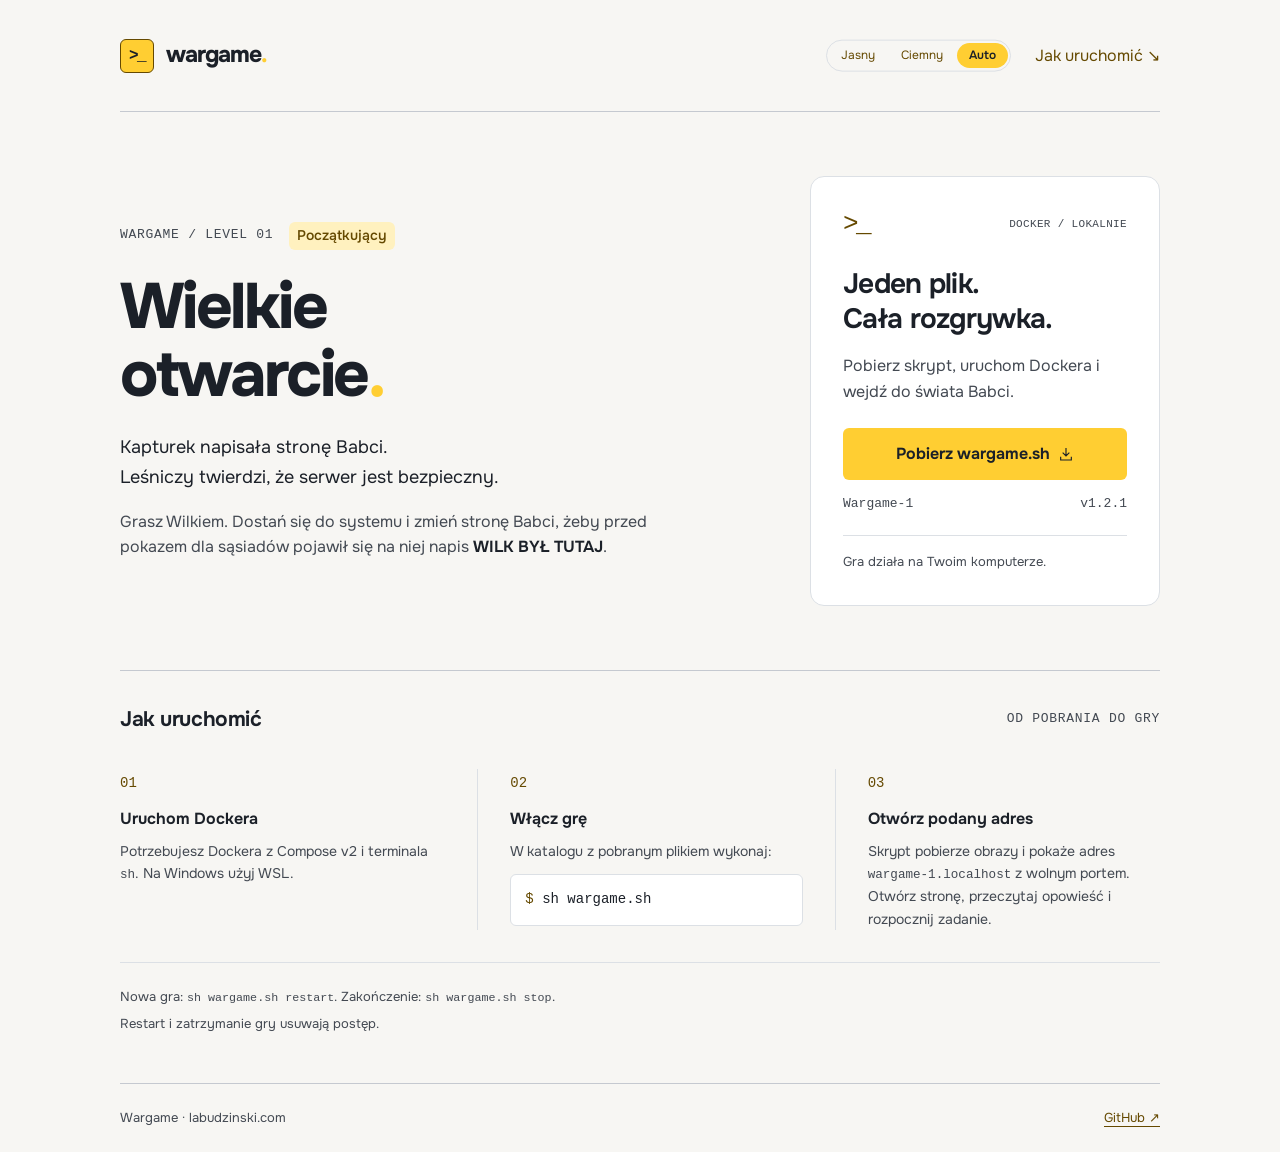
==== commit a8a4bd23: "level 1 - fix" ====
--- a/index.html
+++ b/index.html
@@ -89,7 +89,8 @@
           <li>
             <span class="step-number" aria-hidden="true">03</span>
             <h3>Otwórz podany adres</h3>
-            <p>Skrypt pobierze obrazy i pokaże adres strony. Otwórz ją,
+            <p>Skrypt pobierze obrazy i pokaże adres <code>wargame-1.localhost</code>
+              z wolnym portem. Otwórz stronę,
               przeczytaj opowieść i rozpocznij zadanie.</p>
           </li>
         </ol>
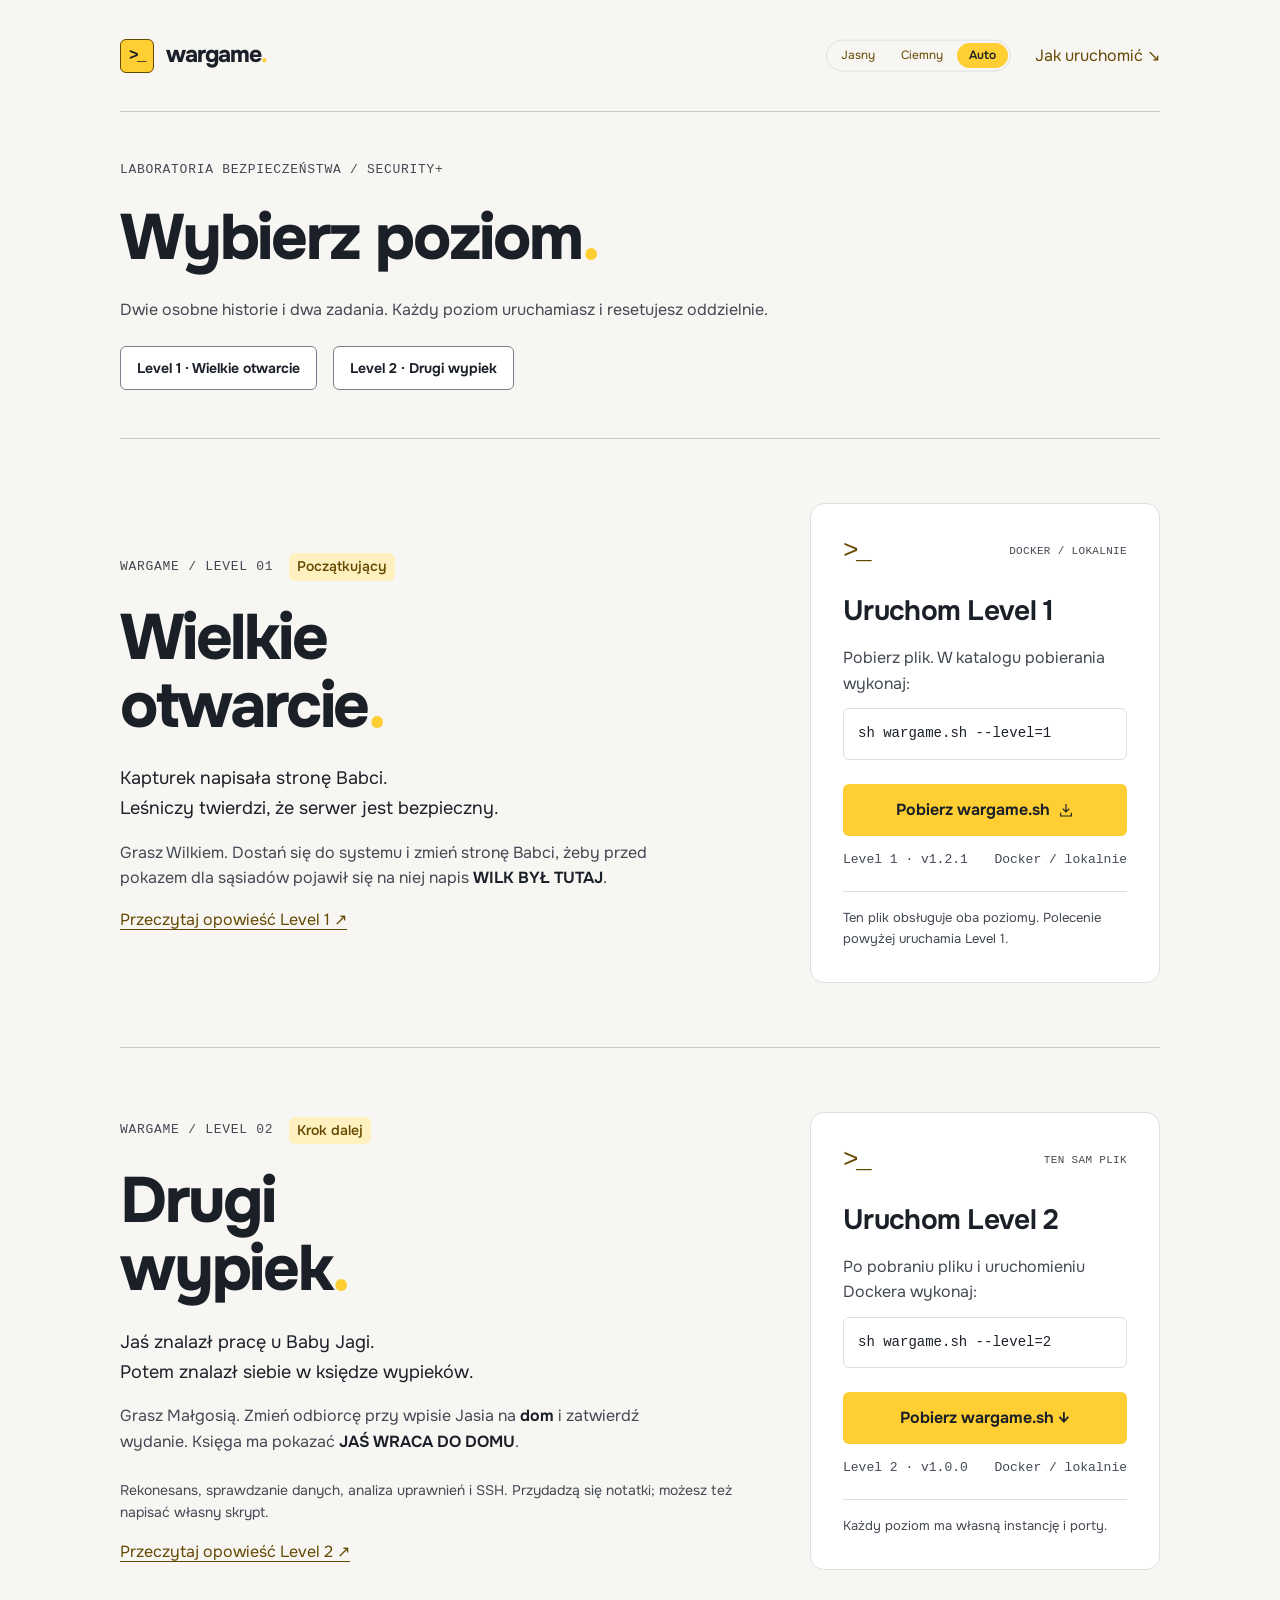
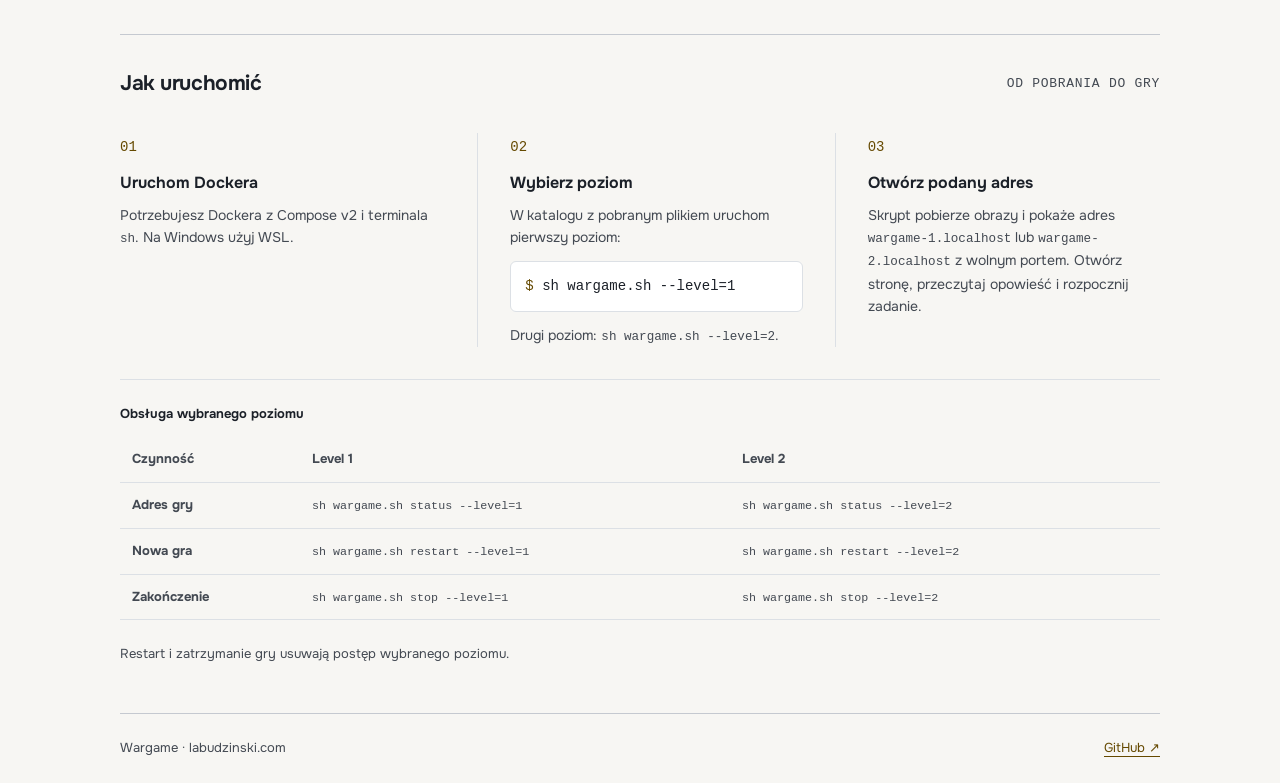
==== commit a0bdaf86: "Separate level navigation and publish both stories" ====
--- a/index.html
+++ b/index.html
@@ -3,14 +3,14 @@
   <head>
     <meta charset="utf-8">
     <meta name="viewport" content="width=device-width, initial-scale=1">
-    <meta name="description" content="Wargame-1: Wielkie otwarcie. Zagraj Wilkiem, dostań się do serwera i zmień stronę Babci. Pobierz plik i uruchom grę lokalnie w Dockerze.">
+    <meta name="description" content="Dwa bajkowe zadania wargame do nauki bezpieczeństwa. Pobierz jeden plik i uruchom wybrany poziom lokalnie w Dockerze.">
     <meta http-equiv="Content-Security-Policy" content="default-src 'none'; script-src 'self'; style-src 'self'; font-src 'self'; img-src 'self'; base-uri 'none'; form-action 'none'">
     <meta name="color-scheme" content="light dark">
-    <meta property="og:title" content="Wargame — Wielkie otwarcie">
-    <meta property="og:description" content="Kapturek wdrożyła. Leśniczy sprawdził. Teraz Twoja kolej: grasz Wilkiem.">
+    <meta property="og:title" content="Wargame — bajki o bezpieczeństwie">
+    <meta property="og:description" content="Wilk zmienia stronę Babci. Małgosia wyciąga Jasia z piekarni. Dwa poziomy, jeden plik do uruchomienia.">
     <meta property="og:type" content="website">
     <meta property="og:url" content="https://wargame.labudzinski.com/">
-    <title>Wargame — Wielkie otwarcie</title>
+    <title>Wargame — bajki o bezpieczeństwie</title>
     <link rel="canonical" href="https://wargame.labudzinski.com/">
     <link rel="icon" href="./assets/favicon.svg" type="image/svg+xml">
     <link rel="preload" href="./assets/fonts/onest-latin-wght-normal.woff2" as="font" type="font/woff2" crossorigin>
@@ -22,7 +22,7 @@
     <link rel="stylesheet" href="./assets/site.css">
   </head>
   <body>
-    <a class="skip-link" href="#level-1">Przejdź do zadania</a>
+    <a class="skip-link" href="#wybor-poziomu">Przejdź do wyboru poziomu</a>
     <header class="site-header ds-container">
       <a class="brand" href="./" aria-label="Wargame — strona główna">
         <span class="brand-mark" aria-hidden="true">&gt;_</span>
@@ -39,17 +39,27 @@
     </header>
 
     <main class="ds-container">
+      <section class="catalog-intro" id="wybor-poziomu" aria-labelledby="catalog-title">
+        <p class="eyebrow">Laboratoria bezpieczeństwa / Security+</p>
+        <h1 id="catalog-title">Wybierz poziom<span class="title-dot">.</span></h1>
+        <p>Dwie osobne historie i dwa zadania. Każdy poziom uruchamiasz i resetujesz oddzielnie.</p>
+        <nav class="level-navigation" aria-label="Wybór poziomu">
+          <a class="ds-button ds-button--secondary" href="#level-1">Level 1 · Wielkie otwarcie</a>
+          <a class="ds-button ds-button--secondary" href="#level-2">Level 2 · Drugi wypiek</a>
+        </nav>
+      </section>
       <section class="level" id="level-1" aria-labelledby="level-title">
         <div class="level-story">
           <div class="level-meta">
             <span class="eyebrow">Wargame / Level 01</span>
             <span class="ds-badge level-badge">Początkujący</span>
           </div>
-          <h1 id="level-title">Wielkie<br>otwarcie<span class="title-dot">.</span></h1>
+          <h2 class="level-title" id="level-title">Wielkie<br>otwarcie<span class="title-dot">.</span></h2>
           <p class="story-lead">Kapturek napisała stronę Babci.<br>Leśniczy twierdzi, że serwer jest bezpieczny.</p>
           <p class="mission">Grasz Wilkiem. Dostań się do systemu i zmień stronę Babci,
             żeby przed pokazem dla sąsiadów pojawił się na niej napis
             <strong>WILK BYŁ TUTAJ</strong>.</p>
+          <a class="ds-link level2-instructions" href="./level-1/">Przeczytaj opowieść Level 1 ↗</a>
         </div>
 
         <aside class="download ds-card" aria-labelledby="download-title">
@@ -57,14 +67,40 @@
             <span class="terminal-mark" aria-hidden="true">&gt;_</span>
             <span class="file-type">DOCKER / LOKALNIE</span>
           </div>
-          <h2 id="download-title">Jeden plik.<br>Cała rozgrywka.</h2>
-          <p>Pobierz skrypt, uruchom Dockera i wejdź do świata Babci.</p>
+          <h2 id="download-title">Uruchom Level 1</h2>
+          <p>Pobierz plik. W katalogu pobierania wykonaj:</p>
+          <pre aria-label="Uruchomienie Level 1"><code>sh wargame.sh --level=1</code></pre>
           <a class="ds-button ds-button--primary ds-button--lg download-button" href="./wargame.sh" download="wargame.sh">
             Pobierz wargame.sh
             <svg viewBox="0 0 24 24" fill="none" stroke="currentColor" stroke-width="1.7" aria-hidden="true"><path d="M12 3v12m-5-5 5 5 5-5M4 16v5h16v-5"/></svg>
           </a>
-          <div class="download-details"><span>Wargame-1</span><span>v1.2.1</span></div>
-          <p class="download-note">Gra działa na Twoim komputerze.</p>
+          <div class="download-details"><span>Level 1 · v1.2.1</span><span>Docker / lokalnie</span></div>
+          <p class="download-note">Ten plik obsługuje oba poziomy. Polecenie powyżej uruchamia Level 1.</p>
+        </aside>
+      </section>
+
+      <section class="level level-next" id="level-2" aria-labelledby="level2-title">
+        <div class="level-story">
+          <div class="level-meta">
+            <span class="eyebrow">Wargame / Level 02</span>
+            <span class="ds-badge level-badge">Krok dalej</span>
+          </div>
+          <h2 class="level-title" id="level2-title">Drugi<br>wypiek<span class="title-dot">.</span></h2>
+          <p class="story-lead">Jaś znalazł pracę u Baby Jagi.<br>Potem znalazł siebie w księdze wypieków.</p>
+          <p class="mission">Grasz Małgosią. Zmień odbiorcę przy wpisie Jasia na <strong>dom</strong>
+            i zatwierdź wydanie. Księga ma pokazać <strong>JAŚ WRACA DO DOMU</strong>.</p>
+          <p class="level-context">Rekonesans, sprawdzanie danych, analiza uprawnień i SSH.
+            Przydadzą się notatki; możesz też napisać własny skrypt.</p>
+          <a class="ds-link level2-instructions" href="./level-2/">Przeczytaj opowieść Level 2 ↗</a>
+        </div>
+        <aside class="download ds-card" aria-labelledby="level2-start-title">
+          <div class="download-heading"><span class="terminal-mark" aria-hidden="true">&gt;_</span><span class="file-type">TEN SAM PLIK</span></div>
+          <h3 id="level2-start-title">Uruchom Level 2</h3>
+          <p>Po pobraniu pliku i uruchomieniu Dockera wykonaj:</p>
+          <pre aria-label="Uruchomienie drugiego poziomu"><code>sh wargame.sh --level=2</code></pre>
+          <a class="ds-button ds-button--primary ds-button--lg download-button" href="./wargame.sh" download="wargame.sh">Pobierz wargame.sh ↓</a>
+          <div class="download-details"><span>Level 2 · v1.0.0</span><span>Docker / lokalnie</span></div>
+          <p class="download-note">Każdy poziom ma własną instancję i porty.</p>
         </aside>
       </section>
 
@@ -82,21 +118,30 @@
           </li>
           <li>
             <span class="step-number" aria-hidden="true">02</span>
-            <h3>Włącz grę</h3>
-            <p>W katalogu z pobranym plikiem wykonaj:</p>
-            <pre aria-label="Polecenie uruchomienia"><code><span class="shell-prompt" aria-hidden="true">$ </span>sh wargame.sh</code></pre>
+            <h3>Wybierz poziom</h3>
+            <p>W katalogu z pobranym plikiem uruchom pierwszy poziom:</p>
+            <pre aria-label="Polecenie uruchomienia"><code><span class="shell-prompt" aria-hidden="true">$ </span>sh wargame.sh --level=1</code></pre>
+            <p class="second-command">Drugi poziom: <code>sh wargame.sh --level=2</code>.</p>
           </li>
           <li>
             <span class="step-number" aria-hidden="true">03</span>
             <h3>Otwórz podany adres</h3>
-            <p>Skrypt pobierze obrazy i pokaże adres <code>wargame-1.localhost</code>
+            <p>Skrypt pobierze obrazy i pokaże adres <code>wargame-1.localhost</code> lub <code>wargame-2.localhost</code>
               z wolnym portem. Otwórz stronę,
               przeczytaj opowieść i rozpocznij zadanie.</p>
           </li>
         </ol>
         <div class="session-help">
-          <p>Nowa gra: <code>sh wargame.sh restart</code>. Zakończenie: <code>sh wargame.sh stop</code>.</p>
-          <p>Restart i zatrzymanie gry usuwają postęp.</p>
+          <div class="table-scroll"><table class="session-table">
+            <caption>Obsługa wybranego poziomu</caption>
+            <thead><tr><th scope="col">Czynność</th><th scope="col">Level 1</th><th scope="col">Level 2</th></tr></thead>
+            <tbody>
+              <tr><th scope="row">Adres gry</th><td><code>sh wargame.sh status --level=1</code></td><td><code>sh wargame.sh status --level=2</code></td></tr>
+              <tr><th scope="row">Nowa gra</th><td><code>sh wargame.sh restart --level=1</code></td><td><code>sh wargame.sh restart --level=2</code></td></tr>
+              <tr><th scope="row">Zakończenie</th><td><code>sh wargame.sh stop --level=1</code></td><td><code>sh wargame.sh stop --level=2</code></td></tr>
+            </tbody>
+          </table></div>
+          <p>Restart i zatrzymanie gry usuwają postęp wybranego poziomu.</p>
         </div>
       </section>
     </main>
--- a/assets/site.css
+++ b/assets/site.css
@@ -111,7 +111,7 @@
   letter-spacing: .055em;
   text-transform: uppercase;
 }
-h1 {
+h1, .level-title {
   margin: var(--ds-space-5) 0;
   font-size: var(--ds-text-display);
   font-weight: 750;
@@ -126,7 +126,7 @@
 .download-heading { display: flex; justify-content: space-between; align-items: center; gap: var(--ds-space-3); }
 .terminal-mark { color: var(--ds-accent-text); font: 500 26px var(--ds-font-mono); letter-spacing: -.1em; }
 .file-type { color: var(--ds-text-secondary); font: 400 11px var(--ds-font-mono); letter-spacing: .03em; }
-.download h2 { margin: 28px 0 16px; font-size: var(--ds-text-2xl); font-weight: 650; letter-spacing: -.025em; line-height: 1.25; }
+.download h2, .download h3 { margin: 28px 0 16px; font-size: var(--ds-text-2xl); font-weight: 650; letter-spacing: -.025em; line-height: 1.25; }
 .download > p { color: var(--ds-text-secondary); }
 .download-button { width: 100%; margin-top: var(--ds-space-5); }
 .download-details { display: flex; justify-content: space-between; gap: var(--ds-space-3); margin-top: var(--ds-space-4); color: var(--ds-text-secondary); font: 400 var(--ds-text-xs) var(--ds-font-mono); }
@@ -173,3 +173,21 @@
   .ds-theme-switcher { grid-column: 1 / -1; grid-row: 2; justify-self: end; }
   .header-link { grid-column: 2; grid-row: 1; }
 }
+
+.level-next { border-top: 1px solid var(--ds-border); }
+.level2-instructions { display: inline-flex; margin-top: var(--ds-space-4); }
+.steps .second-command { margin-top: var(--ds-space-3); }
+
+.catalog-intro { padding-block: var(--ds-space-7); border-bottom: 1px solid var(--ds-border); }
+.catalog-intro > p:last-of-type { max-width: 65ch; color: var(--ds-text-secondary); }
+.level-navigation, .story-actions { display: flex; flex-wrap: wrap; align-items: center; gap: var(--ds-space-4); margin-top: var(--ds-space-5); }
+.table-scroll { overflow-x: auto; margin-bottom: var(--ds-space-5); }
+.session-table { width: 100%; border-collapse: collapse; text-align: left; }
+.session-table caption { text-align: left; font-weight: 650; margin-bottom: var(--ds-space-3); color: var(--ds-text); }
+.session-table th, .session-table td { padding: 12px; border-bottom: 1px solid var(--ds-border-soft); vertical-align: top; }
+.session-table code { white-space: nowrap; }
+.story-page { padding-block: var(--ds-space-7); }
+.story-page h1 { max-width: 18ch; }
+.story-text { max-width: 68ch; font-size: var(--ds-text-lg); line-height: 1.8; }
+.story-text p + p { margin-top: 1.1em; }
+.story-actions { padding-top: var(--ds-space-5); }
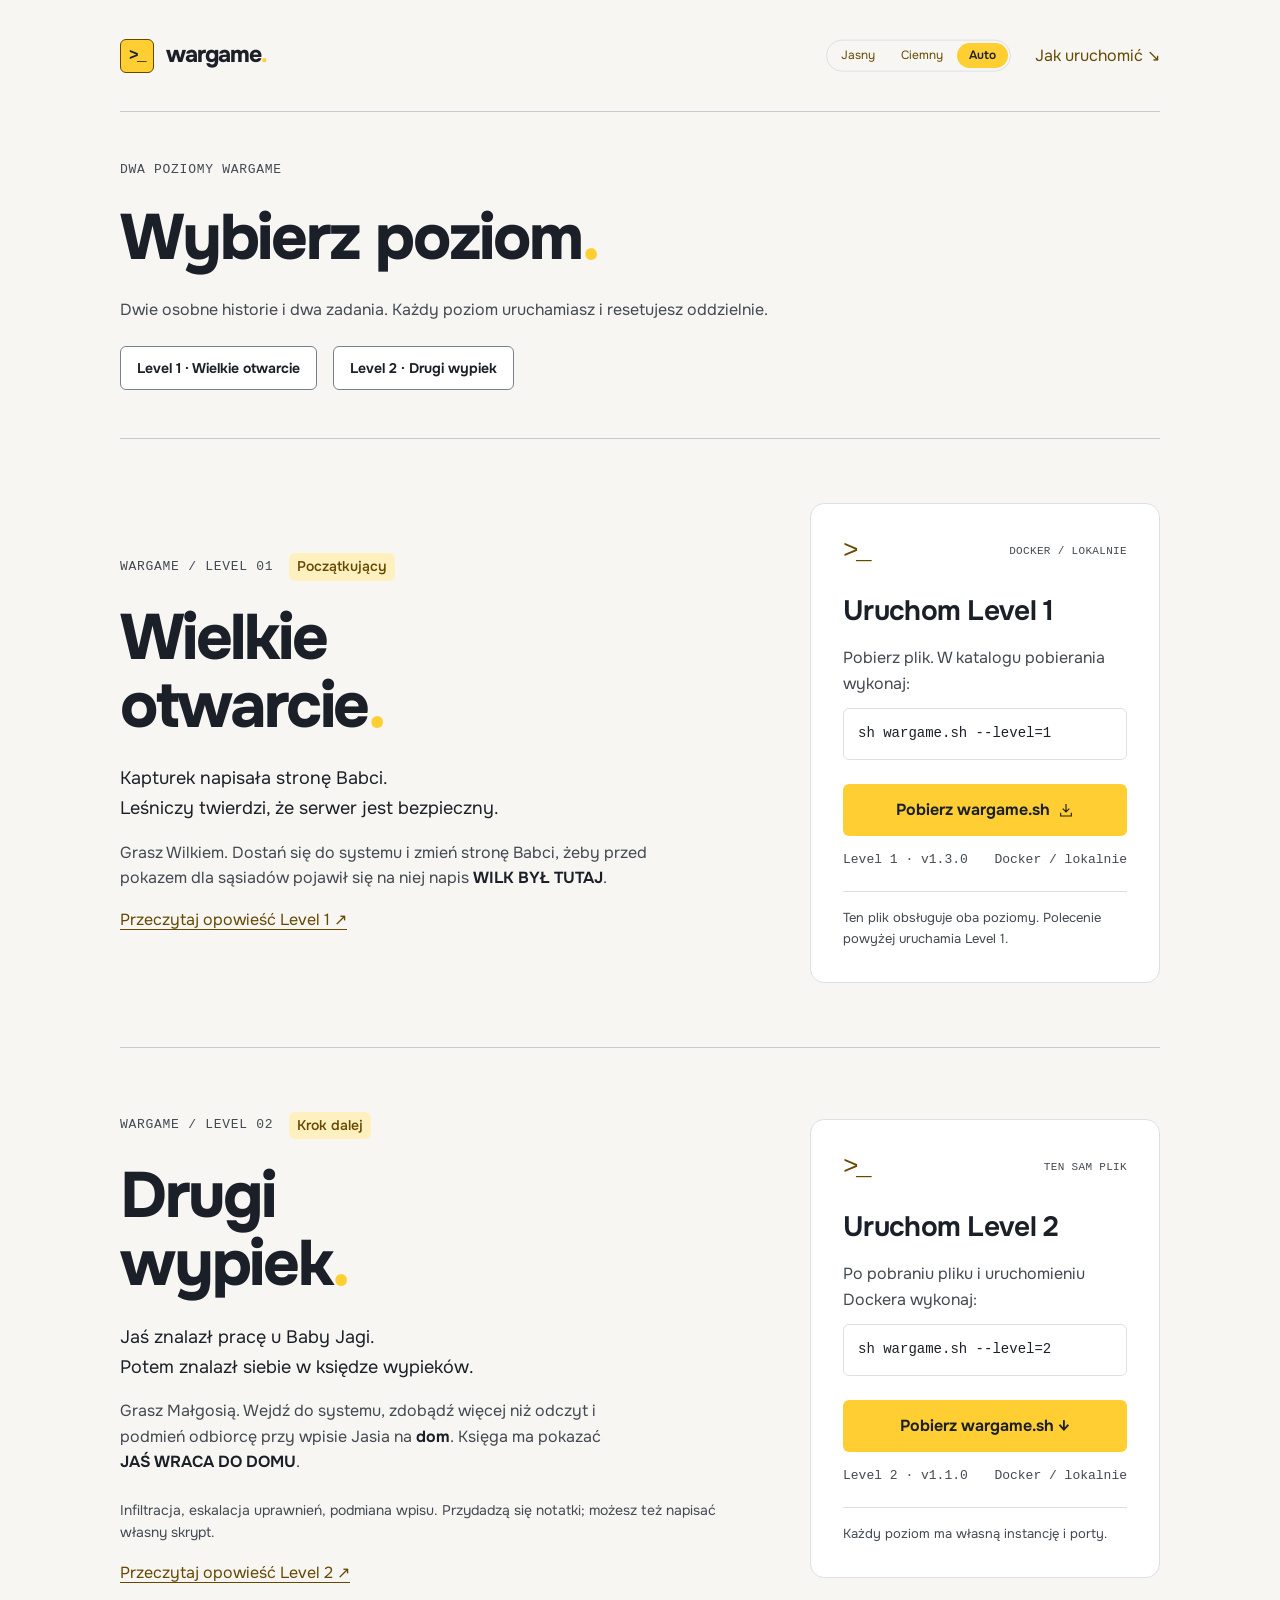
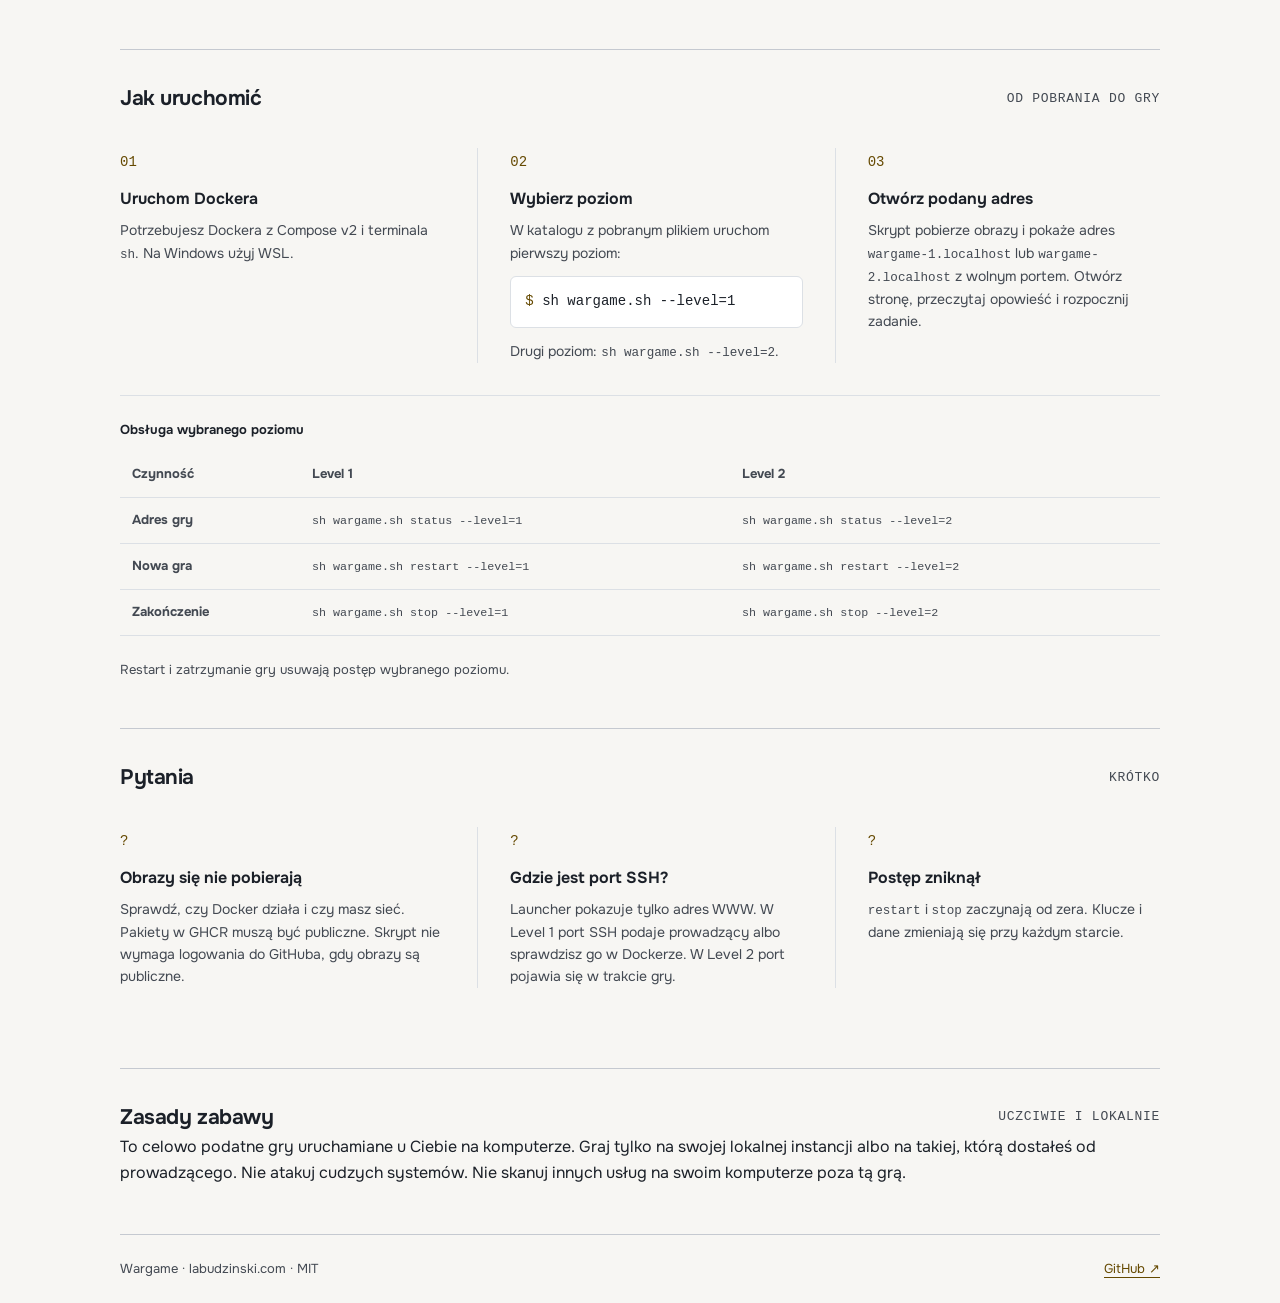
==== commit 0498b5fa: "Publish wargame as play: stories, FAQ, versions 1.3.0/1.1.0 Refresh player pages without course bran" ====
--- a/index.html
+++ b/index.html
@@ -3,7 +3,7 @@
   <head>
     <meta charset="utf-8">
     <meta name="viewport" content="width=device-width, initial-scale=1">
-    <meta name="description" content="Dwa bajkowe zadania wargame do nauki bezpieczeństwa. Pobierz jeden plik i uruchom wybrany poziom lokalnie w Dockerze.">
+    <meta name="description" content="Dwa bajkowe wargame. Pobierz jeden plik i uruchom wybrany poziom lokalnie w Dockerze.">
     <meta http-equiv="Content-Security-Policy" content="default-src 'none'; script-src 'self'; style-src 'self'; font-src 'self'; img-src 'self'; base-uri 'none'; form-action 'none'">
     <meta name="color-scheme" content="light dark">
     <meta property="og:title" content="Wargame — bajki o bezpieczeństwie">
@@ -40,7 +40,7 @@
 
     <main class="ds-container">
       <section class="catalog-intro" id="wybor-poziomu" aria-labelledby="catalog-title">
-        <p class="eyebrow">Laboratoria bezpieczeństwa / Security+</p>
+        <p class="eyebrow">Dwa poziomy wargame</p>
         <h1 id="catalog-title">Wybierz poziom<span class="title-dot">.</span></h1>
         <p>Dwie osobne historie i dwa zadania. Każdy poziom uruchamiasz i resetujesz oddzielnie.</p>
         <nav class="level-navigation" aria-label="Wybór poziomu">
@@ -74,7 +74,7 @@
             Pobierz wargame.sh
             <svg viewBox="0 0 24 24" fill="none" stroke="currentColor" stroke-width="1.7" aria-hidden="true"><path d="M12 3v12m-5-5 5 5 5-5M4 16v5h16v-5"/></svg>
           </a>
-          <div class="download-details"><span>Level 1 · v1.2.1</span><span>Docker / lokalnie</span></div>
+          <div class="download-details"><span>Level 1 · v1.3.0</span><span>Docker / lokalnie</span></div>
           <p class="download-note">Ten plik obsługuje oba poziomy. Polecenie powyżej uruchamia Level 1.</p>
         </aside>
       </section>
@@ -87,9 +87,10 @@
           </div>
           <h2 class="level-title" id="level2-title">Drugi<br>wypiek<span class="title-dot">.</span></h2>
           <p class="story-lead">Jaś znalazł pracę u Baby Jagi.<br>Potem znalazł siebie w księdze wypieków.</p>
-          <p class="mission">Grasz Małgosią. Zmień odbiorcę przy wpisie Jasia na <strong>dom</strong>
-            i zatwierdź wydanie. Księga ma pokazać <strong>JAŚ WRACA DO DOMU</strong>.</p>
-          <p class="level-context">Rekonesans, sprawdzanie danych, analiza uprawnień i SSH.
+          <p class="mission">Grasz Małgosią. Wejdź do systemu, zdobądź więcej niż odczyt
+            i podmień odbiorcę przy wpisie Jasia na <strong>dom</strong>.
+            Księga ma pokazać <strong>JAŚ WRACA DO DOMU</strong>.</p>
+          <p class="level-context">Infiltracja, eskalacja uprawnień, podmiana wpisu.
             Przydadzą się notatki; możesz też napisać własny skrypt.</p>
           <a class="ds-link level2-instructions" href="./level-2/">Przeczytaj opowieść Level 2 ↗</a>
         </div>
@@ -99,7 +100,7 @@
           <p>Po pobraniu pliku i uruchomieniu Dockera wykonaj:</p>
           <pre aria-label="Uruchomienie drugiego poziomu"><code>sh wargame.sh --level=2</code></pre>
           <a class="ds-button ds-button--primary ds-button--lg download-button" href="./wargame.sh" download="wargame.sh">Pobierz wargame.sh ↓</a>
-          <div class="download-details"><span>Level 2 · v1.0.0</span><span>Docker / lokalnie</span></div>
+          <div class="download-details"><span>Level 2 · v1.1.0</span><span>Docker / lokalnie</span></div>
           <p class="download-note">Każdy poziom ma własną instancję i porty.</p>
         </aside>
       </section>
@@ -144,10 +145,46 @@
           <p>Restart i zatrzymanie gry usuwają postęp wybranego poziomu.</p>
         </div>
       </section>
+
+      <section class="setup" id="faq" aria-labelledby="faq-title">
+        <div class="setup-heading">
+          <h2 id="faq-title">Pytania</h2>
+          <span class="eyebrow">Krótko</span>
+        </div>
+        <ol class="steps">
+          <li>
+            <span class="step-number" aria-hidden="true">?</span>
+            <h3>Obrazy się nie pobierają</h3>
+            <p>Sprawdź, czy Docker działa i czy masz sieć. Pakiety w GHCR muszą być publiczne.
+              Skrypt nie wymaga logowania do GitHuba, gdy obrazy są publiczne.</p>
+          </li>
+          <li>
+            <span class="step-number" aria-hidden="true">?</span>
+            <h3>Gdzie jest port SSH?</h3>
+            <p>Launcher pokazuje tylko adres WWW. W Level 1 port SSH podaje prowadzący
+              albo sprawdzisz go w Dockerze. W Level 2 port pojawia się w trakcie gry.</p>
+          </li>
+          <li>
+            <span class="step-number" aria-hidden="true">?</span>
+            <h3>Postęp zniknął</h3>
+            <p><code>restart</code> i <code>stop</code> zaczynają od zera. Klucze i dane zmieniają się przy każdym starcie.</p>
+          </li>
+        </ol>
+      </section>
+
+      <section class="setup" id="zasady" aria-labelledby="zasady-title">
+        <div class="setup-heading">
+          <h2 id="zasady-title">Zasady zabawy</h2>
+          <span class="eyebrow">Uczciwie i lokalnie</span>
+        </div>
+        <p>To celowo podatne gry uruchamiane u Ciebie na komputerze.
+          Graj tylko na swojej lokalnej instancji albo na takiej, którą dostałeś od prowadzącego.
+          Nie atakuj cudzych systemów. Nie skanuj innych usług na swoim komputerze poza tą grą.</p>
+      </section>
     </main>
 
     <footer class="site-footer ds-container">
-      <span>Wargame · labudzinski.com</span>
+      <span>Wargame · labudzinski.com · MIT</span>
       <a class="ds-link" href="https://github.com/labudzinski/wargame">GitHub <span aria-hidden="true">↗</span></a>
     </footer>
   </body>
